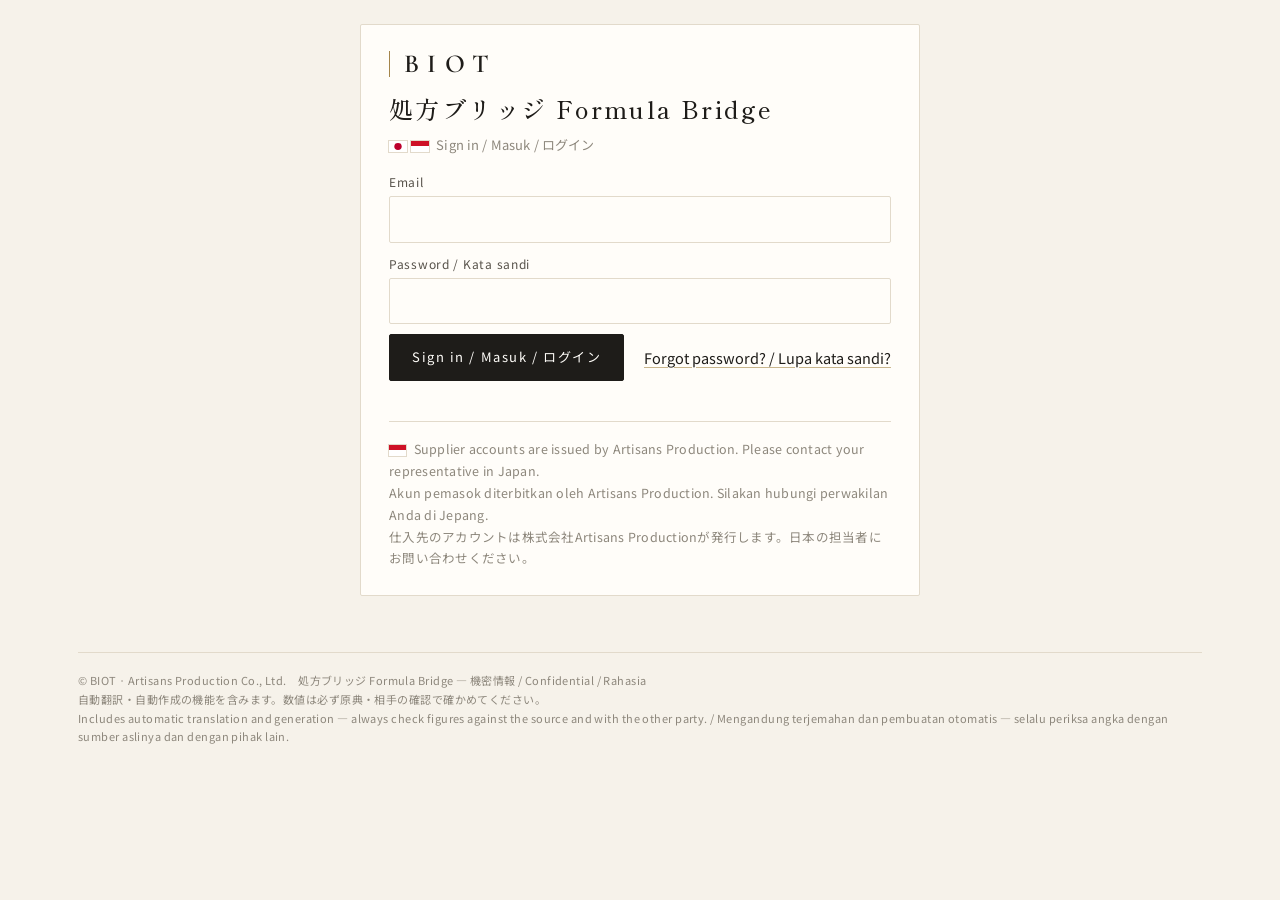
==== apps/formula-bridge/web/index.html @ a2f7882d "Password rule: 10+ characters with letters and digits (matches Supabase Auth); temp passwords always" ====
<!doctype html>
<html lang="ja">
<head>
<meta charset="utf-8">
<meta name="viewport" content="width=device-width, initial-scale=1, viewport-fit=cover">
<title>処方ブリッジ Formula Bridge</title>
<meta name="robots" content="noindex">
<link rel="preconnect" href="https://fonts.googleapis.com">
<link rel="preconnect" href="https://fonts.gstatic.com" crossorigin>
<link rel="stylesheet" href="https://fonts.googleapis.com/css2?family=Cormorant+Garamond:wght@500;600&family=Shippori+Mincho:wght@500;600&family=Noto+Sans+JP:wght@300;400;500&family=Jost:wght@300;400;500&family=IBM+Plex+Mono:wght@400&display=swap">
<link rel="stylesheet" href="styles.css?v=20260928a">
</head>
<body>
<div class="wrap">
  <header class="topbar" id="topbar" hidden>
    <div class="brand"><b>処方ブリッジ</b><span class="pair">Formula Bridge</span></div>
    <nav id="nav"></nav>
    <div class="me"><span class="autosave" id="autosave" aria-live="polite"></span><span id="me-name"></span><button class="btn ghost" id="signout">ログアウト / Sign out / Keluar</button></div>
  </header>
  <main id="app"><div class="empty">Loading…</div></main>
  <footer>
    © BIOT · Artisans Production Co., Ltd.　処方ブリッジ Formula Bridge — 機密情報 / Confidential / Rahasia<br>
    自動翻訳・自動作成の機能を含みます。数値は必ず原典・相手の確認で確かめてください。<br>
    Includes automatic translation and generation — always check figures against the source and with the other party. / Mengandung terjemahan dan pembuatan otomatis — selalu periksa angka dengan sumber aslinya dan dengan pihak lain.
  </footer>
</div>
<div class="toast" id="toast" role="status" aria-live="polite" hidden><div><div class="tt" id="toast-t"></div><div class="tb" id="toast-b"></div></div><button class="x" id="toast-x" aria-label="閉じる / Close / Tutup">×</button></div>
<script src="config.js?v=20260928a"></script>
<script src="vendor/supabase.js"></script>
<script src="demo.js?v=20260928a"></script>
<script src="export.js?v=20260928a"></script>
<script src="app.js?v=20260928a"></script>
</body>
</html>
---- apps/formula-bridge/web/styles.css ----
[hidden]{display:none!important}
body{margin:0}
img{max-width:100%}
:root{
  /* BIOT house palette — ivory ground, ink, antique gold. One palette on every device (brand consistency). */
  color-scheme:light;
  --ground:#F6F2EA;--paper:#FFFDF9;--ink:#1E1C19;--ink-2:#57524A;--ink-3:#8D877C;
  --line:#E2DACB;--line-2:#EEE8DC;
  --accent:#1E1C19;--accent-soft:#EFE8DA;
  --gold:#A4854B;--gold-2:#C9B68D;--gold-soft:#F3ECDD;
  --saffron:#A4854B;--saffron-soft:#F3ECDD;
  --warn:#9C4A2E;--warn-soft:#F6E8E1;--ok:#3F5F4B;--ok-soft:#E8EEE8;
  --radius:2px;
  --display:"Cormorant Garamond","Shippori Mincho","Hiragino Mincho ProN","Yu Mincho",serif;
  --mincho:"Shippori Mincho","Hiragino Mincho ProN","Yu Mincho",serif;
  --jp:"Noto Sans JP","Hiragino Sans","Yu Gothic",sans-serif;
  --id:"Jost","Noto Sans JP","Helvetica Neue",Arial,sans-serif;
  --mono:"IBM Plex Mono",ui-monospace,Menlo,Consolas,monospace;
}
*{box-sizing:border-box}
body{background:var(--ground);color:var(--ink);font-family:var(--jp);font-size:15px;line-height:1.65}
.wrap{max-width:1240px;margin:0 auto;padding-inline:16px;padding-block:18px 56px}
header.top{display:flex;flex-wrap:wrap;align-items:flex-end;justify-content:space-between;gap:12px 24px;margin-bottom:14px}
.brand h1{font-size:26px;font-weight:700;letter-spacing:.02em;margin:0}
.brand p{margin:2px 0 0;color:var(--ink-2);font-size:13px}
.pair{font-family:var(--mono);font-size:12px;color:var(--ink-3);letter-spacing:.06em}

.projbar{display:flex;flex-wrap:wrap;gap:8px 12px;align-items:center;background:var(--paper);border:1px solid var(--line);border-radius:var(--radius);padding:10px 12px;margin-bottom:12px}
.projbar label{font-size:12px;color:var(--ink-3);letter-spacing:.06em}
.projbar select{font:inherit;font-size:15px;font-weight:500;border:1px solid var(--line);border-radius:8px;background:var(--ground);color:var(--ink);padding:6px 10px;max-width:100%;min-width:0}
.pill{font-size:12px;border-radius:999px;padding:2px 10px;border:1px solid currentColor;white-space:nowrap}
.pill.s-draft{color:var(--ink-3)}.pill.s-requested{color:var(--saffron)}.pill.s-developing{color:var(--saffron)}
.pill.s-submitted{color:var(--accent)}.pill.s-finalizing{color:var(--accent)}.pill.s-done{color:var(--ok)}
.spacer{flex:1}
.flag{display:inline-block;width:1.5em;height:1em;border-radius:2px;box-shadow:0 0 0 1px var(--line);vertical-align:-0.14em;flex:none;margin-right:.35em}
.flag.jp{background:#fff url("data:image/svg+xml,%3Csvg xmlns='http://www.w3.org/2000/svg' viewBox='0 0 30 20'%3E%3Crect width='30' height='20' fill='%23fff'/%3E%3Ccircle cx='15' cy='10' r='6' fill='%23BC002D'/%3E%3C/svg%3E") center/cover no-repeat}
.flag.id{background:linear-gradient(#CE1126 50%,#fff 50%)}
.who{display:flex;align-items:center;gap:4px;flex-wrap:wrap;font-size:13px;font-weight:500;border-radius:var(--radius);padding:8px 14px;margin-bottom:14px;border:1px solid var(--line);background:var(--paper)}
.who.jp{border-left:4px solid #BC002D}
.who.id{border-left:4px solid #CE1126;font-family:var(--id)}
.who small{color:var(--ink-3);font-weight:400;margin-left:6px}
.targets{display:grid;grid-template-columns:repeat(3,minmax(0,1fr));gap:10px;background:var(--ground);border-radius:8px;padding:10px 12px;margin-bottom:12px}
.targets div{display:flex;flex-direction:column;min-width:0}
.targets span{font-size:11px;color:var(--ink-3);letter-spacing:.04em}
.targets b{font-weight:500;font-size:15px;overflow-wrap:anywhere}

/* Step navigation: a real sequence, so numbered */
nav.steps{display:grid;grid-template-columns:repeat(5,minmax(0,1fr));gap:6px;margin-bottom:16px}
nav.steps :is(button,a){font:inherit;text-align:left;border:1px solid var(--line);background:var(--paper);color:var(--ink-2);border-radius:var(--radius);padding:8px 12px;cursor:pointer;display:flex;flex-direction:column;gap:0;min-width:0}
nav.steps :is(button,a) .n{font-family:var(--mono);font-size:11px;color:var(--ink-3);letter-spacing:.06em}
nav.steps :is(button,a) .t{font-weight:500;font-size:14px;color:var(--ink)}
nav.steps :is(button,a) .w{font-size:11px;color:var(--ink-3)}
nav.steps :is(button,a)[aria-selected="true"]{border-color:var(--accent);box-shadow:inset 0 -3px 0 var(--accent)}
nav.steps :is(button,a).id-side .w{color:var(--saffron)}
nav.steps :is(button,a).done{background:var(--ok-soft);border-color:var(--ok)}
nav.steps :is(button,a).done .t::after{content:"完了 ✓";margin-left:8px;font-size:11px;font-weight:500;color:#fff;background:var(--ok);border-radius:999px;padding:1px 8px;vertical-align:.1em}
nav.steps :is(button,a).id-side.done .t::after{content:"Done / Selesai ✓"}
nav.steps :is(button,a).done[aria-selected="true"]{box-shadow:inset 0 -3px 0 var(--ok)}
.who .state{margin-left:auto;font-size:12px;border-radius:999px;padding:2px 10px;border:1px solid var(--line);color:var(--ink-3);font-weight:500}
.who.is-done{background:var(--ok-soft);border-color:var(--ok)}
.who.is-done .state{background:var(--ok);border-color:var(--ok);color:#fff}
.toast{position:fixed;left:50%;transform:translateX(-50%);bottom:calc(20px + env(safe-area-inset-bottom, 0px));z-index:50;width:min(560px,calc(100% - 32px));background:var(--paper);border:1px solid var(--ok);border-left:6px solid var(--ok);border-radius:var(--radius);box-shadow:0 10px 30px rgba(0,0,0,.18);padding:14px 16px;display:flex;gap:12px;align-items:flex-start}
.toast .tt{font-weight:700;font-size:15px;color:var(--ok)}
.toast .tb{font-size:13px;color:var(--ink-2);margin-top:2px}
.toast.info{border-color:var(--saffron);border-left-color:var(--saffron)}
.toast.info .tt{color:var(--saffron)}
.toast .x{margin-left:auto}

button:focus-visible,textarea:focus-visible,input:focus-visible,select:focus-visible,a:focus-visible{outline:2px solid var(--accent);outline-offset:2px}
.notice{font-size:13px;color:var(--ink-2);background:var(--paper);border:1px solid var(--line);border-radius:var(--radius);padding:10px 14px;margin-bottom:14px}
.notice.off{border-color:var(--warn);color:var(--warn);background:var(--warn-soft)}
.notice.info{border-color:var(--saffron);background:var(--saffron-soft);color:var(--ink)}

.card{background:var(--paper);border:1px solid var(--line);border-radius:var(--radius);padding:16px;min-width:0}
.card h2{font-size:16px;margin:0 0 2px;font-weight:700}
.card h3{font-size:14px;margin:14px 0 6px;font-weight:700}
.card .sub{font-size:12.5px;color:var(--ink-3);margin:0 0 12px}
.stack{display:flex;flex-direction:column;gap:14px}
.cols{display:grid;grid-template-columns:minmax(0,440px) minmax(0,1fr);gap:14px;align-items:start}
.field{display:flex;flex-direction:column;gap:4px;margin-bottom:10px;min-width:0}
.field label{font-size:12px;color:var(--ink-2);font-weight:500}
.field label small{color:var(--ink-3);font-weight:400}
.field input,.field textarea,.field select{font:inherit;font-size:14px;border:1px solid var(--line);border-radius:8px;background:var(--ground);color:var(--ink);padding:8px 10px;width:100%}
.field textarea{min-height:66px;resize:vertical}
.grid2{display:grid;grid-template-columns:1fr 1fr;gap:0 12px}
.grid3{display:grid;grid-template-columns:repeat(3,1fr);gap:0 12px}
.en{font-family:var(--id)}
.en .field label{font-family:var(--id)}
.checks{display:flex;gap:14px;flex-wrap:wrap;font-size:14px}
.checks label{display:inline-flex;gap:6px;align-items:center;cursor:pointer}

.row{display:flex;gap:8px;flex-wrap:wrap;align-items:center}
.btn{font:inherit;font-size:14px;font-weight:500;border:1px solid transparent;border-radius:8px;padding:9px 16px;cursor:pointer;background:var(--accent);color:#fff}
.btn.big{font-size:16px;padding:12px 22px}
.btn.saff{background:var(--saffron)}
.btn:disabled{opacity:.45;cursor:not-allowed}
.btn.ghost{background:transparent;color:var(--ink-2);border-color:var(--line);font-weight:400;padding:6px 12px;font-size:13px}
.btn.ghost:hover{color:var(--ink);border-color:var(--ink-3)}
.btn.stop{background:transparent;color:var(--warn);border-color:var(--warn)}
.x{font:inherit;border:0;background:transparent;color:var(--ink-3);cursor:pointer;font-size:16px;line-height:1;padding:4px 6px}
.x:hover{color:var(--warn)}
.status{font-size:13px;color:var(--ink-2);min-height:1.4em;margin-top:6px}
.status.err{color:var(--warn)}
.saved{font-size:12px;color:var(--ink-3)}
.tag-ex{font-size:11px;font-family:var(--mono);color:var(--saffron);border:1px solid var(--saffron);border-radius:4px;padding:0 5px;letter-spacing:.04em}

/* Editable tables */
.tbl-wrap{overflow-x:auto;border:1px solid var(--line);border-radius:var(--radius);background:var(--paper)}
table{border-collapse:collapse;width:100%;font-size:13.5px}
table.edit{min-width:980px}
table.view{min-width:640px}
thead th{background:var(--paper);text-align:left;font-weight:500;font-size:11px;letter-spacing:.06em;color:var(--ink-3);padding:8px;border-bottom:1px solid var(--line);white-space:nowrap}
thead th.ja-col{color:var(--accent)}
tbody td{padding:4px 6px;border-bottom:1px solid var(--line-2);vertical-align:top}
table.view tbody td{padding:8px}
tbody tr:last-child td{border-bottom:0}
td input{font:inherit;font-size:13.5px;width:100%;border:1px solid transparent;border-radius:6px;background:transparent;color:var(--ink);padding:5px 6px}
td input:hover{border-color:var(--line)}
td input:focus{background:var(--ground);border-color:var(--line)}
td.num input,td.num{font-family:var(--mono);text-align:right;font-variant-numeric:tabular-nums}
td.no{font-family:var(--mono);color:var(--ink-3);font-variant-numeric:tabular-nums;width:34px;padding-top:9px}
td.ja{color:var(--accent);padding-top:9px;font-size:13px}
td.ja .nt{display:block;color:var(--warn);font-size:11.5px}
td.inci,.mono{font-family:var(--mono);font-size:12.5px}
tfoot td{padding:8px;font-weight:500;border-top:1px solid var(--line)}
.total-ok{color:var(--ok)}.total-bad{color:var(--warn)}
tr.add td{color:var(--ink-3)}
.badge{font-size:11px;border-radius:4px;padding:0 6px;white-space:nowrap}
.badge.base{background:var(--saffron-soft);color:var(--saffron)}
.badge.add{background:var(--accent-soft);color:var(--accent)}

.fulllist{font-size:14px;line-height:1.9;background:var(--ground);border-radius:8px;padding:12px 14px}
.files{display:flex;flex-direction:column;gap:6px}
.file{display:grid;grid-template-columns:auto minmax(0,1fr) auto;gap:10px;align-items:center;border:1px solid var(--line-2);border-radius:8px;padding:8px 10px;font-family:var(--id);font-size:13px}
.file .cat{font-size:11px;background:var(--saffron-soft);color:var(--saffron);border-radius:4px;padding:1px 6px;white-space:nowrap}
.file a{color:var(--accent);word-break:break-all}
.file .d{color:var(--ink-3);font-size:12px}
.upl{display:grid;grid-template-columns:180px minmax(0,1fr) auto;gap:8px;align-items:end;margin-top:10px}

.brief-out{white-space:pre-wrap;font-family:var(--id);font-size:14px;line-height:1.7;min-height:120px;background:var(--ground);border-radius:8px;padding:12px 14px}
.brief-out.ja{font-family:var(--jp)}
.seg{display:inline-flex;border:1px solid var(--line);border-radius:8px;overflow:hidden;background:var(--paper)}
.seg button{font:inherit;font-size:13px;border:0;background:transparent;color:var(--ink-2);padding:6px 12px;cursor:pointer}
.seg button[aria-pressed="true"]{background:var(--accent-soft);color:var(--accent);font-weight:500}
.head{display:flex;justify-content:space-between;align-items:center;gap:8px;flex-wrap:wrap;margin-bottom:10px}

/* Checklist + slides */
.checklist{list-style:none;margin:0;padding:0;display:flex;flex-direction:column;gap:6px;font-size:14px}
.checklist li{display:flex;gap:10px;align-items:baseline}
.checklist .mk{font-family:var(--mono);font-size:12px;width:44px;flex:none}
.checklist .ok{color:var(--ok)}.checklist .ng{color:var(--warn)}
.slides{display:grid;grid-template-columns:repeat(auto-fill,minmax(min(300px,100%),1fr));gap:12px}
.slide{border:1px solid var(--line);border-radius:8px;background:var(--paper);padding:14px 16px;aspect-ratio:16/9;overflow:auto;max-width:100%;display:flex;flex-direction:column;gap:4px}
.slide .sn{font-family:var(--mono);font-size:11px;color:var(--saffron)}
.slide h4{margin:0;font-size:14px;color:var(--accent)}
.slide p{margin:0;font-size:12px;color:var(--ink-2)}
.slide ul{margin:2px 0 0;padding-left:16px;font-size:12px}
.slide .att{font-size:11px;color:var(--ink-3);margin-top:auto}
.slide.cover{background:var(--accent);color:#fff;border-color:var(--accent)}
.slide.cover h4,.slide.cover p,.slide.cover .sn{color:#fff}
.src{font-size:12px;color:var(--ink-3)}
.src a{color:var(--accent)}

/* Translator (kept from v1) */
.panes{display:grid;grid-template-columns:1fr 1fr;gap:14px}
.pane{background:var(--paper);border:1px solid var(--line);border-radius:var(--radius);display:flex;flex-direction:column;min-width:0}
.pane-head{display:flex;align-items:center;justify-content:space-between;gap:8px;padding:10px 14px;border-bottom:1px solid var(--line-2)}
.lang{display:flex;align-items:center;gap:8px;font-weight:500;font-size:14px}
.lang .code{font-family:var(--mono);font-size:11px;padding:1px 6px;border-radius:4px;letter-spacing:.05em}
.pane.id .code{background:var(--saffron-soft);color:var(--saffron)}
.pane.ja .code{background:var(--accent-soft);color:var(--accent)}
.role{font-size:11px;color:var(--ink-3);letter-spacing:.08em}
.pane textarea{border:0;background:transparent;color:var(--ink);resize:vertical;min-height:220px;padding:14px;font-size:17px;line-height:1.7;width:100%}
.pane.id textarea{font-family:var(--id)}
.pane-foot{display:flex;align-items:center;justify-content:space-between;gap:8px;padding:8px 10px 10px 14px;border-top:1px solid var(--line-2);flex-wrap:wrap}
.back{font-size:13px;color:var(--ink-2);padding:0 14px 12px}
.back b{font-weight:500;color:var(--ink-3);font-size:11px;letter-spacing:.08em;display:block}
.hint{font-size:12px;color:var(--ink-3)}
.bar{display:flex;align-items:center;justify-content:space-between;gap:10px;flex-wrap:wrap;margin:0 0 12px}
.check{display:inline-flex;align-items:center;gap:6px;font-size:13px;color:var(--ink-2);cursor:pointer}
.ing-grid{display:grid;grid-template-columns:minmax(0,340px) minmax(0,1fr);gap:14px;align-items:start}
.card textarea.big{width:100%;min-height:200px;border:1px solid var(--line);border-radius:8px;background:var(--ground);color:var(--ink);padding:10px;font:inherit;font-size:14px;line-height:1.7;resize:vertical}
td.idn{font-family:var(--id)}
td.idn .fn{display:block;color:var(--ink-3);font-size:12px}
td.note{font-size:12px;color:var(--warn)}
.file-label{font-size:13px;color:var(--accent);cursor:pointer;text-decoration:underline;text-underline-offset:3px;position:relative}
.file-label input{position:absolute;width:1px;height:1px;opacity:0}

footer{margin-top:28px;font-size:12px;color:var(--ink-3);line-height:1.7;max-width:80ch}

@media (max-width:900px){
  nav.steps{grid-template-columns:repeat(3,minmax(0,1fr))}
  .cols,.panes,.ing-grid{grid-template-columns:1fr}
  .pane.ja{order:-1}
}
@media (max-width:560px){
  .targets{grid-template-columns:1fr}
  nav.steps{grid-template-columns:repeat(2,minmax(0,1fr))}
  .grid2,.grid3,.upl{grid-template-columns:1fr}
}
@media (prefers-reduced-motion:reduce){*{transition:none!important;animation:none!important}}

/* ---------- App shell (hosted version) ---------- */
html,body{min-height:100%}
.topbar{display:flex;align-items:center;gap:10px 16px;flex-wrap:wrap;padding-block:12px;border-bottom:1px solid var(--line);margin-bottom:16px}
.topbar .brand{display:flex;align-items:baseline;gap:10px}
.topbar .brand b{font-size:20px;letter-spacing:.02em}
.topbar nav{display:flex;gap:4px;flex-wrap:wrap}
.topbar nav a{color:var(--ink-2);text-decoration:none;font-size:14px;padding:6px 12px;border-radius:999px}
.topbar nav a.on{background:var(--ink);color:var(--ground)}
.topbar .me{margin-left:auto;display:flex;gap:8px;align-items:center;font-size:13px;color:var(--ink-2)}
.auth{max-width:560px;margin:24px auto}
.auth h1{font-size:24px;margin:0 0 4px}
.auth .lang-note{font-size:13px;color:var(--ink-3);margin:0 0 14px}
.linkbtn{font:inherit;background:none;border:0;color:var(--accent);cursor:pointer;text-decoration:underline;text-underline-offset:3px;padding:0}
.kpis{display:grid;grid-template-columns:repeat(auto-fit,minmax(200px,1fr));gap:12px;margin-bottom:14px}
.kpi{background:var(--paper);border:1px solid var(--line);border-radius:var(--radius);padding:12px 14px;display:flex;flex-direction:column;gap:6px;min-width:0}
.kpi .co{font-weight:700;font-size:15px;display:flex;align-items:center;gap:4px;overflow-wrap:anywhere}
.kpi .nums{display:flex;gap:12px;font-size:12px;color:var(--ink-3)}
.kpi .nums b{display:block;font-size:20px;color:var(--ink);font-variant-numeric:tabular-nums}
.chip{display:inline-flex;align-items:center;gap:4px;font-size:12px;border-radius:999px;padding:2px 9px;border:1px solid var(--line);white-space:nowrap;color:var(--ink-3)}
.chip.requested,.chip.developing{border-color:var(--saffron);color:var(--saffron);background:var(--saffron-soft)}
.chip.submitted,.chip.done{border-color:var(--ok);color:#fff;background:var(--ok)}
.chip.draft{border-style:dashed}
table.master{min-width:760px}
table.master td{padding:10px 8px;vertical-align:middle}
table.master a{color:var(--accent);font-weight:500}
.cotabs{display:flex;gap:6px;flex-wrap:wrap;margin-bottom:12px}
.cotabs button{font:inherit;font-size:13px;border:1px solid var(--line);background:var(--paper);color:var(--ink-2);border-radius:8px;padding:6px 12px;cursor:pointer;display:inline-flex;gap:6px;align-items:center}
.cotabs button[aria-pressed="true"]{border-color:var(--accent);color:var(--accent);font-weight:500}
.readonly td{padding:8px}
.muted{color:var(--ink-3)}
.empty{padding:24px;text-align:center;color:var(--ink-3)}
.pick{display:flex;flex-direction:column;gap:6px}
.pick label{display:flex;gap:8px;align-items:center;border:1px solid var(--line-2);border-radius:8px;padding:8px 10px;cursor:pointer}
.pick label .chip{margin-left:auto}
.kv{display:grid;grid-template-columns:minmax(120px,200px) minmax(0,1fr);gap:4px 12px;font-size:14px}
.kv dt{color:var(--ink-3)}
.kv dd{margin:0;overflow-wrap:anywhere;white-space:pre-wrap}
@media (max-width:560px){.kv{grid-template-columns:1fr}.topbar .me{margin-left:0}}
nav.steps a{color:inherit;text-decoration:none}
.logo{height:36px;width:auto;max-width:180px;display:block}
.topbar .brand{align-items:center}
.logo-text{font-family:var(--id);font-weight:600;font-size:22px;letter-spacing:.14em;color:var(--accent);border:2px solid var(--accent);border-radius:6px;padding:2px 10px;line-height:1.2;display:inline-block}
.terms{border:1px solid var(--line);border-radius:var(--radius);padding:12px 14px;margin-bottom:12px;background:var(--paper)}
.terms-text{white-space:pre-wrap;font-size:13px;line-height:1.7;max-height:220px;overflow:auto;background:var(--ground);border-radius:8px;padding:10px 12px}
/* Checkboxes and radios inside form fields keep their natural size */
.field input[type="checkbox"],.field input[type="radio"],.check input,.checks input,.pick input{width:auto;min-width:0;padding:0;margin:0;flex:none;accent-color:var(--accent)}
.checks label{white-space:nowrap}

/* Recipient cards (STEP 1) */
.pick label.co-pick{align-items:flex-start;padding:10px 12px}
.pick label.co-pick input{margin-top:4px}
.co-card{flex:1;min-width:0}
.co-head{display:flex;align-items:center;gap:6px;flex-wrap:wrap;margin-bottom:4px}
.co-head b{font-size:15px}
.co-grid{display:grid;grid-template-columns:repeat(2,minmax(0,1fr));gap:2px 16px;font-size:12.5px;color:var(--ink-2)}
.co-grid .k{display:inline-block;min-width:5.5em;color:var(--ink-3)}
.co-grid div{overflow-wrap:anywhere}
.confirm-box{margin-top:12px;border:2px solid var(--saffron);border-radius:var(--radius);padding:12px 14px;background:var(--saffron-soft);display:flex;flex-direction:column;gap:8px}
.co-card-wrap{background:var(--paper);border:1px solid var(--line);border-radius:8px;padding:8px 10px}
.field input[type="date"]{max-width:240px}
@media (max-width:560px){.co-grid{grid-template-columns:1fr}}

/* Supplier input: clearly visible boxes */
.en .field input,.en .field textarea,.en .field select{background:var(--paper);border:1.5px solid #9DB0C2;border-radius:8px;padding:10px 12px;font-size:15px}
.en .field input:focus,.en .field textarea:focus,.en .field select:focus{border-color:var(--saffron);box-shadow:0 0 0 3px var(--saffron-soft);outline:none}
.en .field label{font-size:13px;font-weight:700;color:var(--ink)}
.en .field input::placeholder,.en .field textarea::placeholder{color:#A6B0AB}
.en .field textarea{min-height:90px}
.span2{grid-column:1 / -1}
.req-note{font-size:12px;color:var(--warn);margin:0 0 8px}
.num-unit{display:flex;gap:6px;min-width:0}
.num-unit input{flex:1;min-width:0}
.num-unit select{flex:none;width:auto;min-width:110px}
table.edit td input{border:1.5px solid #B8C6D3;background:var(--paper);padding:7px 8px}
table.edit td input:hover{border-color:var(--ink-3)}
table.edit td input:focus{border-color:var(--saffron);box-shadow:0 0 0 3px var(--saffron-soft);outline:none}
table.edit tbody tr:nth-child(even) td{background:rgba(0,0,0,.015)}

/* Formula file drop zone */
.drop{display:flex;flex-direction:column;align-items:center;gap:4px;text-align:center;border:2px dashed var(--saffron);border-radius:var(--radius);background:var(--saffron-soft);padding:18px 14px;margin:10px 0;cursor:pointer}
.drop b{font-size:15px;color:var(--saffron)}
.drop span{font-size:12.5px;color:var(--ink-2)}
.drop.over{background:var(--paper);border-style:solid}
.drop.busy{opacity:.6;pointer-events:none}
.drop:focus-visible{outline:2px solid var(--accent);outline-offset:2px}
td.jnote{min-width:280px;max-width:420px;font-size:12px;line-height:1.55;color:var(--warn);white-space:normal;vertical-align:top}

/* Formula template + next-step cue */
.tpl-box{display:flex;gap:12px;align-items:center;justify-content:space-between;flex-wrap:wrap;border:1px solid var(--accent);background:var(--accent-soft);border-radius:var(--radius);padding:12px 14px;margin-top:10px}
.tpl-box div{flex:1 1 320px;display:flex;flex-direction:column;gap:2px}
.tpl-box b{font-size:14px}
.tpl-box span{font-size:12.5px;color:var(--ink-2)}
.to-ja-wrap{display:flex;align-items:center;gap:8px;flex-wrap:wrap;justify-content:flex-end;margin-left:auto}
@media (min-width:641px){.head:has(.to-ja-wrap){flex-wrap:nowrap;align-items:flex-start}.head:has(.to-ja-wrap)>div:first-child{flex:1;min-width:0}.to-ja-wrap{flex:none}}
.next-tag{font-size:12px;font-weight:700;color:var(--saffron)}
.btn.next{background:var(--saffron);color:#fff;font-weight:700;animation:fb-pulse 1.6s ease-in-out infinite}
@keyframes fb-pulse{0%,100%{box-shadow:0 0 0 0 rgba(164,133,75,.6)}50%{box-shadow:0 0 0 8px rgba(164,133,75,0)}}
table.edit td input.miss{background:#FFF6D6;border-color:#E3B341}
td.miss{background:#FFF6D6}

/* ---------- Phones: tables become stacked cards, compact header ---------- */
@media (max-width:640px){
  .wrap{padding-inline:12px}
  .topbar{gap:6px 8px;padding-block:8px}
  .topbar nav a{font-size:13px;padding:5px 10px}
  .topbar .me{width:100%;justify-content:space-between;font-size:12px}
  nav.steps{grid-template-columns:repeat(2,minmax(0,1fr))!important}
  .card{padding:14px 12px}
  .card .head{flex-wrap:wrap}
  .to-ja-wrap{justify-content:flex-start;width:100%}
  .to-ja-wrap .btn{width:100%}
  .tpl-box .btn,.row .btn.big{width:100%}
  .tbl-wrap{overflow:visible;border:0;background:transparent}
  #app table,#app table.edit,#app table.view,#app table.master{min-width:0!important;width:100%}
  #app table thead{display:none}
  #app table tbody,#app table tbody tr,#app table tbody td,#app table tfoot,#app table tfoot tr{display:block}
  #app table tbody tr{border:1px solid var(--line);border-radius:10px;background:var(--paper);padding:6px 10px;margin-bottom:10px}
  #app table.edit tbody tr:nth-child(even) td{background:transparent}
  #app table tbody td,#app table.view tbody td,#app table.master td{display:grid;grid-template-columns:minmax(90px,38%) minmax(0,1fr);gap:8px;align-items:center;border:0;padding:5px 0!important;min-width:0!important;max-width:none;width:auto;text-align:left}
  #app table tbody td::before{content:attr(data-l);font-size:11.5px;color:var(--ink-3);letter-spacing:.02em;overflow-wrap:anywhere}
  #app table.view tbody td,#app table.master tbody td{display:block}
  #app table.view tbody td::before,#app table.master tbody td::before{display:block;margin-bottom:2px}
  #app table.view tbody td.no::before,#app table.master tbody td.no::before{display:inline;margin-right:8px}
  #app table tbody td:not([data-l]){display:block}
  #app table tbody td:not([data-l])::before{content:none}
  #app table tbody td.no{font-weight:700;color:var(--ink);border-bottom:1px solid var(--line-2)!important;padding-bottom:6px!important;margin-bottom:2px}
  #app table tbody td:last-child:has(> .x){display:flex;justify-content:flex-end}
  #app table tbody td.miss{background:#FFF6D6;border-radius:6px;padding-inline:6px!important}
  td.num input,td.num{text-align:left}
  #app table tfoot tr{display:flex;justify-content:flex-end;gap:10px;border:1px solid var(--line);border-radius:10px;padding:6px 10px}
  #app table tfoot td{border:0;padding:4px!important}
  #app table tfoot td:empty{display:none}
}

/* STEP 1 recipients: rectangular company tiles */
.pick.co-tiles{display:grid;grid-template-columns:repeat(auto-fill,minmax(min(260px,100%),1fr));gap:12px}
.pick.co-tiles label.co-pick{position:relative;display:block;min-height:210px;border:2px solid var(--line);border-radius:12px;padding:14px 14px 12px;background:var(--paper);cursor:pointer}
.pick.co-tiles label.co-pick input{position:absolute;top:14px;right:14px;width:22px;height:22px;margin:0}
.pick.co-tiles .co-tick{position:absolute;top:15px;right:42px;font-size:12px;color:var(--ink-3)}
.pick.co-tiles label.co-pick:has(input:checked){border-color:var(--accent);background:var(--accent-soft);box-shadow:0 0 0 3px var(--accent-soft)}
.pick.co-tiles label.co-pick:has(input:checked) .co-tick{color:var(--accent);font-weight:700}
.pick.co-tiles label.co-pick:has(input:checked) .co-tick::before{content:"✓ "}
.co-lbl{font-size:11px;color:var(--ink-3)}
.co-name{font-size:18px;font-weight:700;line-height:1.35;margin:2px 44px 6px 0;overflow-wrap:anywhere}
.co-st{margin-bottom:6px}
.pick.co-tiles .co-grid{grid-template-columns:1fr;gap:3px;border-top:1px solid var(--line-2);padding-top:8px;font-size:13px}
.co-grid .unset{color:var(--warn);font-weight:500}

/* Company logos */
.co-logo{display:inline-block;flex:none;object-fit:contain;background:#fff;border:1px solid var(--line);border-radius:8px;vertical-align:middle}
.co-logo.none{display:inline-flex;align-items:center;justify-content:center;background:var(--ground);color:var(--ink-3);font-weight:700;border-style:dashed;font-family:var(--id)}
.pick.co-tiles .co-head{display:flex;gap:10px;align-items:flex-start;margin-bottom:6px}
.pick.co-tiles .co-name{margin-right:44px}
.kpi .co .co-logo{margin-right:6px}
.logo-in{display:flex;gap:12px;align-items:center;flex-wrap:wrap}
.logo-in input[type=file]{width:auto;flex:1;min-width:200px}
.unset{color:var(--warn);font-weight:500}
/* Adopted / not adopted */
.dec-cols{display:grid;grid-template-columns:repeat(2,minmax(0,1fr));gap:14px;margin-top:14px}
.card.dec.yes{border-top:4px solid var(--ok)}
.card.dec.no{border-top:4px solid var(--ink-3)}
.card.dec.yes h2{color:var(--ok)}
@media (max-width:900px){.dec-cols{grid-template-columns:1fr}}
/* Formula PDF page (rendered off-screen, A4 landscape at 96 dpi) */
.pdf-page{width:1123px;height:794px;background:#fff;color:#111;padding:36px 40px;box-sizing:border-box;font-family:var(--id),var(--jp),sans-serif;position:relative}
.pdf-head{display:flex;gap:16px;align-items:center;border-bottom:1px solid #A4854B;padding-bottom:12px;margin-bottom:14px}
.pdf-head img{width:64px;height:64px;object-fit:contain;border:1px solid #ddd;border-radius:6px}
.pdf-head>div:nth-child(2),.pdf-head>div:first-child:not(.pdf-brand){flex:1}
.pdf-t{font-size:22px;font-weight:500;color:#1E1C19;font-family:var(--mincho);letter-spacing:.06em}
.pdf-m{font-size:12.5px;color:#333;margin-top:2px}
.pdf-brand{margin-left:auto;text-align:right;font-weight:500;color:#1E1C19;font-size:14px;font-family:var(--display);letter-spacing:.2em}
.pdf-brand span{font-weight:400;color:#555;font-size:11px}
.pdf-tbl{width:100%;border-collapse:collapse;font-size:11.5px}
.pdf-tbl th{background:#F6F2EA;color:#57524A;text-align:left;font-weight:500;padding:6px;border:1px solid #E2DACB;white-space:nowrap}
.pdf-tbl td{padding:5px 6px;border:1px solid #E2DACB;vertical-align:top;color:#1E1C19}
.pdf-tbl td.n{text-align:right;font-family:var(--mono)}
.pdf-tbl tr.tot td{font-weight:500;background:#F6F2EA}
.pdf-foot{position:absolute;left:40px;right:40px;bottom:22px;font-size:10px;color:#777;border-top:1px solid #eee;padding-top:6px}
.card.dec table.master{min-width:0}

/* Japan-side mirror of the supplier page: same boxes, read-only */
.mirror .ro-box{background:var(--paper);border:1.5px solid #9DB0C2;border-radius:8px;padding:10px 12px;font-size:15px;min-height:44px;white-space:pre-wrap;overflow-wrap:anywhere;font-family:var(--id)}
.mirror .ro-box.tall{min-height:90px}
.mirror .ro-box.empty{color:#A6B0AB;font-size:13px;text-align:left}
.mirror .field label{font-size:13px;font-weight:700;color:var(--ink)}
table.edit.mirror tbody td:not(.no):not(.ja):not(.jnote){padding:4px 6px!important}
table.edit.mirror tbody td:not(.no):not(.ja):not(.jnote)>.cellbox{display:block;border:1.5px solid #B8C6D3;border-radius:6px;padding:7px 8px;min-height:36px;background:var(--paper)}
a.kpi-link{text-decoration:none;color:inherit;cursor:pointer;transition:border-color .15s,box-shadow .15s}
a.kpi-link:hover,a.kpi-link:focus-visible{border-color:var(--accent);box-shadow:0 0 0 3px var(--accent-soft)}
.kpi-go{margin-left:auto;font-size:12px;font-weight:500;color:var(--accent);white-space:nowrap}
.co-detail .co-grid{grid-template-columns:repeat(2,minmax(0,1fr))}
@media (max-width:560px){.co-detail .co-grid{grid-template-columns:1fr}}
/* Plan: AI council log */
.council{border:1px solid var(--line);border-radius:var(--radius);padding:10px 14px;margin-bottom:12px;background:var(--ground);font-size:13.5px}
.council summary{cursor:pointer;font-weight:700}
.council h4{margin:12px 0 4px;font-size:13.5px}
.council .cn-steps{margin:8px 0;padding-left:0;list-style:none;display:flex;flex-direction:column;gap:4px}
.council ul{margin:4px 0;padding-left:20px}
.council .cn-src a{color:var(--accent);overflow-wrap:anywhere}
.ai-st td{padding:4px 12px 4px 0;vertical-align:middle}.ai-st code{font-family:var(--mono);font-size:12px}

/* =====================================================================
   BIOT house style — quiet luxury: ivory, ink and antique gold, Mincho
   headings, hairline rules, square corners, generous space.
   ===================================================================== */
body{font-family:var(--jp);font-weight:400;font-size:14.5px;line-height:1.75;letter-spacing:.01em;-webkit-font-smoothing:antialiased;background:var(--ground)}
.wrap{max-width:1180px;padding-inline:28px;padding-block:0 72px}
@media (max-width:640px){.wrap{padding-inline:16px}}
::selection{background:var(--gold-soft)}
a{color:var(--ink);text-decoration-color:var(--gold-2);text-underline-offset:3px}
a:hover{color:var(--gold)}

/* Header */
.topbar{padding-block:22px 16px;margin-bottom:28px;border-bottom:1px solid var(--line);position:relative}
.topbar::after{content:"";position:absolute;left:0;bottom:-1px;width:72px;height:1px;background:var(--gold)}
.topbar .brand{gap:16px}
.topbar .brand b{font-family:var(--mincho);font-weight:500;font-size:18px;letter-spacing:.18em}
.topbar .pair{font-family:var(--display);font-size:13px;letter-spacing:.24em;text-transform:uppercase;color:var(--ink-3)}
.logo-text{font-family:var(--display);font-weight:600;font-size:26px;letter-spacing:.32em;color:var(--ink);border:0;padding:0 0 0 .32em;border-left:1px solid var(--gold);padding-left:14px;line-height:1}
.topbar nav{gap:2px}
.topbar nav a{border-radius:0;padding:6px 12px;font-size:13px;letter-spacing:.08em;color:var(--ink-2);text-decoration:none;border-bottom:1px solid transparent}
.topbar nav a:hover{color:var(--ink);background:none}
.topbar nav a.on{background:none;color:var(--ink);border-bottom-color:var(--gold)}
.topbar .me{font-size:12px;letter-spacing:.06em;color:var(--ink-3)}

/* Headings */
h1,h2,h3,.card h2,.card h3{font-family:var(--mincho);font-weight:500;letter-spacing:.06em;color:var(--ink)}
.card h2{font-size:17px;margin:0 0 6px}
.card h3{font-size:14px;margin:22px 0 8px}
.auth h1{font-size:24px;letter-spacing:.1em}
.en h2,.en .card h2{font-family:var(--display),var(--mincho);font-weight:600;font-size:19px;letter-spacing:.04em}
.card .sub,.sub{color:var(--ink-3);font-size:12.5px;letter-spacing:.02em}

/* Surfaces */
.card{background:var(--paper);border:1px solid var(--line);border-radius:var(--radius);padding:26px 28px;box-shadow:none}
@media (max-width:640px){.card{padding:20px 16px}}
.stack{gap:20px}
.cols{gap:20px}
.flag{width:1.35em;height:.9em;border-radius:0;box-shadow:0 0 0 1px var(--line)}

/* Page banner ("who fills in this page") */
.who{background:transparent;border:0;border-left:1px solid var(--gold);border-radius:0;padding:4px 0 4px 16px;margin:0 0 22px;font-family:var(--mincho);font-size:15px;letter-spacing:.08em;font-weight:500}
.who.jp,.who.id{border-left:1px solid var(--gold)}
.who.id{font-family:var(--display),var(--mincho);font-size:16px}
.who small{font-family:var(--jp);letter-spacing:.04em}
.who .state{border-radius:0;border:1px solid var(--line);color:var(--ink-3);background:transparent;font-family:var(--jp);font-size:11px;letter-spacing:.12em;padding:2px 10px}
.who.is-done{background:transparent;border-color:var(--gold)}
.who.is-done .state{background:var(--ink);border-color:var(--ink);color:var(--paper)}

/* Step navigation: an editorial tab row with numerals */
nav.steps{gap:0;border-bottom:1px solid var(--line);margin-bottom:28px}
nav.steps :is(button,a){background:transparent;border:0;border-radius:0;border-bottom:2px solid transparent;padding:10px 16px 12px 0;margin-bottom:-1px}
nav.steps :is(button,a) .n{font-family:var(--display);font-size:13px;letter-spacing:.2em;color:var(--gold)}
nav.steps :is(button,a) .t{font-family:var(--mincho);font-size:15px;letter-spacing:.08em}
nav.steps :is(button,a) .w{font-size:11px;letter-spacing:.04em}
nav.steps :is(button,a)[aria-selected="true"]{box-shadow:none;border-bottom-color:var(--ink)}
nav.steps :is(button,a).done{background:transparent}
nav.steps :is(button,a).done .t::after{content:"✓";background:none;color:var(--gold);font-size:13px;padding:0;margin-left:8px}
nav.steps :is(button,a).id-side.done .t::after{content:"✓"}
nav.steps :is(button,a).done[aria-selected="true"]{box-shadow:none}
nav.steps .flag{display:none}

/* Buttons */
.btn{border-radius:var(--radius);background:var(--ink);color:var(--paper);font-family:var(--jp);font-weight:400;font-size:13px;letter-spacing:.12em;padding:11px 22px;border:1px solid var(--ink);transition:background .15s,color .15s,border-color .15s}
.btn:hover{background:#000}
.btn.big{font-size:14px;padding:14px 30px}
.btn.saff{background:var(--gold);border-color:var(--gold);color:#fff}
.btn.saff:hover{background:#8D7140;border-color:#8D7140}
.btn.ghost{background:transparent;color:var(--ink-2);border:1px solid var(--line);font-size:12.5px;letter-spacing:.08em;padding:8px 14px}
.btn.ghost:hover{border-color:var(--ink);color:var(--ink);background:transparent}
.btn.next{background:var(--gold);border-color:var(--gold);color:#fff;animation:fb-ring 1.8s ease-in-out infinite}
@keyframes fb-ring{0%,100%{box-shadow:0 0 0 0 rgba(164,133,75,.45)}50%{box-shadow:0 0 0 7px rgba(164,133,75,0)}}
.next-tag{color:var(--gold);font-weight:500;letter-spacing:.06em}
.linkbtn{color:var(--ink);text-decoration-color:var(--gold-2)}
.x:hover{color:var(--warn)}
button:focus-visible,textarea:focus-visible,input:focus-visible,select:focus-visible,a:focus-visible{outline:1px solid var(--gold);outline-offset:3px}

/* Status tags (replace rounded pills) */
.chip,.pill{border-radius:0;font-size:11px;letter-spacing:.1em;padding:2px 9px;border:1px solid var(--line);color:var(--ink-2);background:transparent}
.chip.requested,.chip.developing{border-color:var(--gold-2);color:var(--gold);background:transparent}
.chip.submitted,.chip.done{border-color:var(--ink);background:var(--ink);color:var(--paper)}
.chip.draft{border-style:solid;color:var(--ink-3)}
.badge{border-radius:0;letter-spacing:.06em}
.badge.base{background:var(--gold-soft);color:var(--gold)}

/* Forms */
.field label{font-size:12px;letter-spacing:.06em;color:var(--ink-2);font-weight:400}
.field input,.field textarea,.field select,.projbar select{border-radius:var(--radius);border:1px solid var(--line);background:var(--paper);font-size:14px;padding:10px 12px;color:var(--ink)}
.field input:focus,.field textarea:focus,.field select:focus{border-color:var(--gold);box-shadow:0 0 0 3px var(--gold-soft);outline:none}
.en .field input,.en .field textarea,.en .field select{border:1px solid #D2C8B6;background:var(--paper);border-radius:var(--radius)}
.en .field input:focus,.en .field textarea:focus,.en .field select:focus{border-color:var(--gold);box-shadow:0 0 0 3px var(--gold-soft)}
.en .field label{font-weight:500;color:var(--ink);letter-spacing:.03em;font-family:var(--id)}
.req-note{color:var(--gold)}
.seg{border-radius:var(--radius);border-color:var(--line)}
.seg button{letter-spacing:.06em}
.seg button[aria-pressed="true"]{background:var(--ink);color:var(--paper)}
.checks input,.pick input,.field input[type="checkbox"],.field input[type="radio"]{accent-color:var(--ink)}

/* Tables */
.tbl-wrap{border-radius:var(--radius);border-color:var(--line);background:var(--paper)}
thead th{font-family:var(--id);font-weight:500;font-size:10.5px;letter-spacing:.08em;color:var(--ink-3);border-bottom:1px solid var(--line);padding:10px 8px}
thead th.ja-col{color:var(--gold)}
tbody td{border-bottom:1px solid var(--line-2)}
table.edit td input{border:1px solid #D9D0C0;border-radius:var(--radius);background:var(--paper)}
table.edit td input:focus{border-color:var(--gold);box-shadow:0 0 0 3px var(--gold-soft)}
table.edit tbody tr:nth-child(even) td{background:transparent}
table.master a{color:var(--ink);font-weight:500}
td.ja{color:var(--ink);font-family:var(--mincho)}
td.jnote{color:var(--warn)}
.total-ok{color:var(--ok)}
table.edit td input.miss,td.miss{background:#FBF3DF;border-color:var(--gold-2)}

/* Master screen */
.kpis{gap:16px}
.kpi,a.kpi-link{background:var(--paper);border:1px solid var(--line);border-radius:var(--radius);padding:18px 20px}
a.kpi-link:hover,a.kpi-link:focus-visible{border-color:var(--gold);box-shadow:none}
.kpi .co{font-family:var(--display),var(--mincho);font-weight:600;font-size:17px;letter-spacing:.03em}
.kpi .nums b{font-family:var(--display);font-weight:500;font-size:28px;line-height:1.1}
.kpi-go{color:var(--gold);letter-spacing:.08em;font-family:var(--jp)}
.head h2{font-family:var(--mincho);font-weight:500;letter-spacing:.08em}
.card.dec.yes{border-top:1px solid var(--ok)}
.card.dec.no{border-top:1px solid var(--ink-3)}
.card.dec.yes h2{color:var(--ok)}
.co-logo{border-radius:0;border-color:var(--line)}
.co-logo.none{background:var(--gold-soft);color:var(--gold);border-style:solid;font-family:var(--display);letter-spacing:.08em}

/* Recipient tiles */
.pick.co-tiles label.co-pick{border:1px solid var(--line);border-radius:var(--radius)}
.pick.co-tiles label.co-pick:has(input:checked){border-color:var(--ink);background:var(--paper);box-shadow:inset 0 0 0 1px var(--ink)}
.pick.co-tiles label.co-pick:has(input:checked) .co-tick{color:var(--ink)}
.co-name{font-family:var(--display),var(--mincho);font-weight:600;letter-spacing:.02em}

/* Notices, targets, drop zones */
.notice{border-radius:var(--radius);background:var(--paper);border:1px solid var(--line);border-left:2px solid var(--gold)}
.notice.off{background:var(--warn-soft);border-color:#E7C9BC;border-left-color:var(--warn);color:var(--ink)}
.notice.info{background:var(--gold-soft);border-color:var(--gold-2);border-left-color:var(--gold)}
.targets{background:transparent;border-top:1px solid var(--line);border-bottom:1px solid var(--line);border-radius:0;padding:14px 0}
.targets span{letter-spacing:.14em;font-size:10.5px}
.targets b{font-family:var(--display);font-size:20px;font-weight:500}
.drop{border:1px dashed var(--gold-2);background:var(--paper);border-radius:var(--radius);padding:26px 16px}
.drop b{color:var(--ink);font-family:var(--mincho);font-weight:500;letter-spacing:.06em}
.drop.over{border-style:solid;border-color:var(--gold);background:var(--gold-soft)}
.tpl-box{border:1px solid var(--line);background:var(--gold-soft);border-radius:var(--radius)}
.confirm-box{border:1px solid var(--gold);background:var(--paper);border-radius:var(--radius)}
.brief-out,.fulllist,.terms-text{background:var(--ground);border-radius:var(--radius)}
.terms{border-radius:var(--radius)}
.file{border-radius:var(--radius)}
.status.err{color:var(--warn)}

/* Toast */
.toast{border-radius:var(--radius);border:1px solid var(--line);border-left:2px solid var(--ok);box-shadow:0 18px 40px rgba(30,28,25,.12)}
.toast .tt{font-family:var(--mincho);font-weight:500;letter-spacing:.06em;color:var(--ink)}
.toast.info{border-left-color:var(--gold)}
.toast.info .tt{color:var(--ink)}

/* Plan preview */
.slide{border-radius:var(--radius)}
.slide .sn{color:var(--gold);font-family:var(--display)}
.slide h4{color:var(--ink);font-family:var(--mincho);font-weight:500}
.slide.cover{background:var(--ink);border-color:var(--ink)}
.slide.cover h4,.slide.cover p{color:var(--paper)}
.slide.cover .sn{color:var(--gold-2)}
.council{border-radius:var(--radius);background:var(--ground)}

/* Footer */
footer{margin-top:56px;padding-top:18px;border-top:1px solid var(--line);font-size:11px;letter-spacing:.04em;color:var(--ink-3);max-width:none}
.logo-text{border-radius:0;border-top:0;border-right:0;border-bottom:0}
.kpi .nums b,.targets b{font-family:var(--id);font-weight:300;font-variant-numeric:lining-nums tabular-nums}
.kpi .nums b{font-size:26px}
.topbar nav a{padding:6px 10px}
nav.steps :is(button,a) .n{font-family:var(--id);font-size:10.5px;letter-spacing:.22em;text-transform:uppercase;font-variant-numeric:lining-nums}
nav.steps :is(button,a).done{border-color:transparent;border-bottom-color:transparent}
nav.steps :is(button,a).done[aria-selected="true"],nav.steps :is(button,a)[aria-selected="true"]{border-bottom-color:var(--ink)}

/* Supplier progress checklist */
.progress{display:grid;grid-template-columns:repeat(5,minmax(0,1fr));border:1px solid var(--line);background:var(--paper);margin:0 0 22px}
.progress .pg{display:grid;grid-template-columns:auto minmax(0,1fr);grid-template-rows:auto auto;gap:0 10px;padding:12px 14px;border-right:1px solid var(--line-2);align-items:start}
.progress .pg:last-child{border-right:0}
.progress .pg-k{grid-row:1 / 3;font-family:var(--display);font-size:20px;line-height:1;color:var(--ink-3);padding-top:2px}
.progress .pg-l{font-size:12px;line-height:1.4;color:var(--ink);font-family:var(--id)}
.progress .pg-l small{display:block;color:var(--ink-3);font-size:11px}
.progress .pg-s{font-size:10px;letter-spacing:.16em;text-transform:uppercase;color:var(--ink-3);margin-top:4px;font-family:var(--id)}
.progress .pg.ok{background:var(--gold-soft)}
.progress .pg.ok .pg-k,.progress .pg.ok .pg-s{color:var(--gold)}
@media (max-width:760px){.progress{grid-template-columns:1fr 1fr}.progress .pg{border-bottom:1px solid var(--line-2)}}

/* Confirmation dialog */
.modal-bg{position:fixed;inset:0;z-index:80;background:rgba(30,28,25,.42);display:flex;align-items:center;justify-content:center;padding:20px;animation:fb-fade .15s ease-out}
@keyframes fb-fade{from{opacity:0}to{opacity:1}}
.modal{background:var(--paper);border:1px solid var(--line);border-top:2px solid var(--gold);width:min(560px,100%);max-height:88vh;overflow:auto;padding:26px 28px 22px;box-shadow:0 30px 60px rgba(30,28,25,.25)}
.modal h2{font-family:var(--mincho);font-weight:500;font-size:18px;letter-spacing:.06em;margin:0 0 14px}
.modal-b{font-size:13.5px;color:var(--ink-2)}
.modal-b h3{font-family:var(--mincho);font-weight:500;font-size:13px;margin:14px 0 6px}
.modal-b .brief-out{min-height:0;font-size:13px}
.modal-f{margin-top:20px;gap:10px}
.modal-kv{display:grid;grid-template-columns:minmax(110px,40%) minmax(0,1fr);gap:6px 14px;margin:0 0 10px;padding:12px 0;border-top:1px solid var(--line-2);border-bottom:1px solid var(--line-2)}
.modal-kv dt{color:var(--ink-3);font-size:12px}
.modal-kv dd{margin:0;color:var(--ink);overflow-wrap:anywhere}
.btn.danger{background:var(--warn);border-color:var(--warn);color:#fff}
.toast-act{margin-top:8px}

/* Auto-save indicator */
.autosave{font-size:11px;letter-spacing:.06em;color:var(--ink-3);margin-right:12px;white-space:nowrap}
.autosave.ok::before{content:"";display:inline-block;width:6px;height:6px;border-radius:50%;background:var(--ok);margin-right:6px;vertical-align:1px}
.autosave.saving::before{content:"";display:inline-block;width:6px;height:6px;border-radius:50%;background:var(--gold);margin-right:6px;vertical-align:1px}
.autosave.error{color:var(--warn)}

/* Evidence for Japanese label names (成分表示名称) */
.jchk { display: inline-block; font-size: 11px; letter-spacing: .04em; padding: 1px 7px; border: 1px solid; border-radius: var(--radius); margin: 0 4px 3px 0; white-space: nowrap; }
.jchk.ok { color: var(--ok); border-color: var(--ok); }
.jchk.web { color: var(--gold); border-color: var(--gold); }
.jchk.warn { color: var(--warn); border-color: var(--warn); background: var(--warn-soft); font-weight: 600; }
a.jsrc { font-size: 11px; color: var(--ink-3); margin-right: 4px; word-break: break-all; }
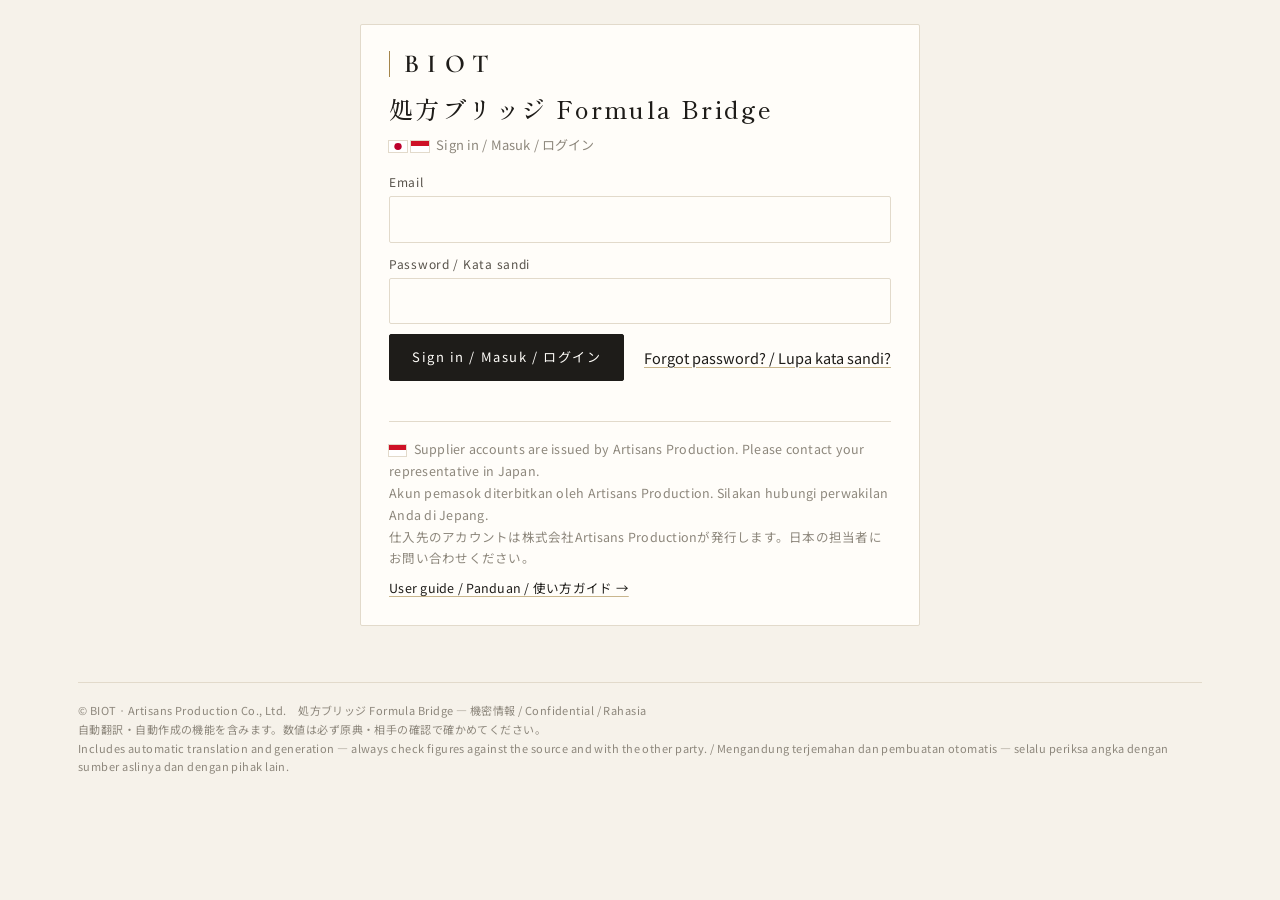
==== commit 8af578a7: "Formula Bridge: user guides (supplier ID/EN/JA + Japan-side), PDFs, menu and login links, guide URL " ====
--- a/apps/formula-bridge/web/index.html
+++ b/apps/formula-bridge/web/index.html
@@ -8,7 +8,7 @@
 <link rel="preconnect" href="https://fonts.googleapis.com">
 <link rel="preconnect" href="https://fonts.gstatic.com" crossorigin>
 <link rel="stylesheet" href="https://fonts.googleapis.com/css2?family=Cormorant+Garamond:wght@500;600&family=Shippori+Mincho:wght@500;600&family=Noto+Sans+JP:wght@300;400;500&family=Jost:wght@300;400;500&family=IBM+Plex+Mono:wght@400&display=swap">
-<link rel="stylesheet" href="styles.css?v=20260928a">
+<link rel="stylesheet" href="styles.css?v=20260928b">
 </head>
 <body>
 <div class="wrap">
@@ -25,10 +25,10 @@
   </footer>
 </div>
 <div class="toast" id="toast" role="status" aria-live="polite" hidden><div><div class="tt" id="toast-t"></div><div class="tb" id="toast-b"></div></div><button class="x" id="toast-x" aria-label="閉じる / Close / Tutup">×</button></div>
-<script src="config.js?v=20260928a"></script>
+<script src="config.js?v=20260928b"></script>
 <script src="vendor/supabase.js"></script>
-<script src="demo.js?v=20260928a"></script>
-<script src="export.js?v=20260928a"></script>
-<script src="app.js?v=20260928a"></script>
+<script src="demo.js?v=20260928b"></script>
+<script src="export.js?v=20260928b"></script>
+<script src="app.js?v=20260928b"></script>
 </body>
 </html>
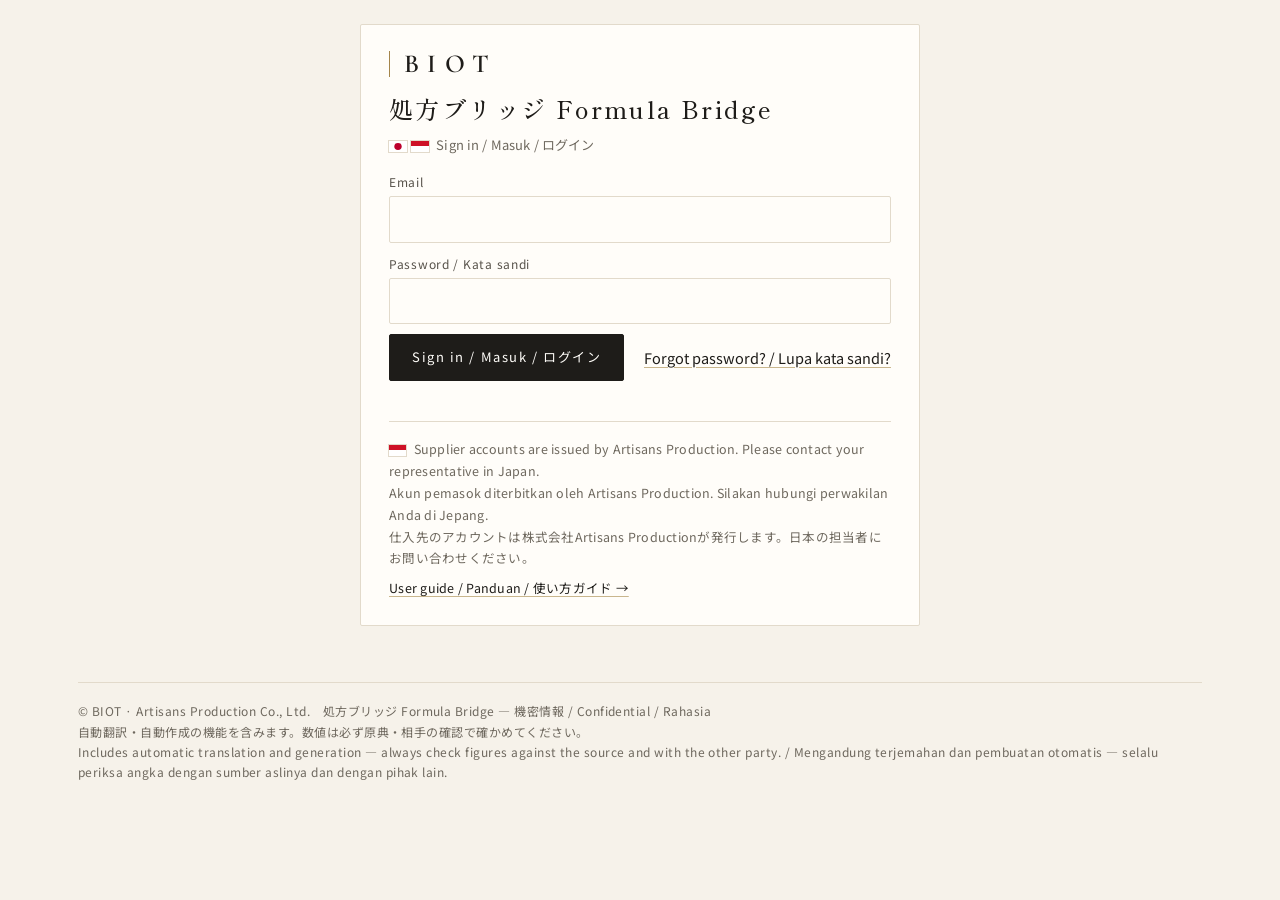
==== commit 1db60d70: "Formula Bridge: readability — text contrast meets WCAG AA (4.5:1) everywhere, minimum 12px text, dar" ====
--- a/apps/formula-bridge/web/index.html
+++ b/apps/formula-bridge/web/index.html
@@ -8,7 +8,7 @@
 <link rel="preconnect" href="https://fonts.googleapis.com">
 <link rel="preconnect" href="https://fonts.gstatic.com" crossorigin>
 <link rel="stylesheet" href="https://fonts.googleapis.com/css2?family=Cormorant+Garamond:wght@500;600&family=Shippori+Mincho:wght@500;600&family=Noto+Sans+JP:wght@300;400;500&family=Jost:wght@300;400;500&family=IBM+Plex+Mono:wght@400&display=swap">
-<link rel="stylesheet" href="styles.css?v=20260928b">
+<link rel="stylesheet" href="styles.css?v=20261002c">
 </head>
 <body>
 <div class="wrap">
@@ -25,10 +25,10 @@
   </footer>
 </div>
 <div class="toast" id="toast" role="status" aria-live="polite" hidden><div><div class="tt" id="toast-t"></div><div class="tb" id="toast-b"></div></div><button class="x" id="toast-x" aria-label="閉じる / Close / Tutup">×</button></div>
-<script src="config.js?v=20260928b"></script>
+<script src="config.js?v=20261002c"></script>
 <script src="vendor/supabase.js"></script>
-<script src="demo.js?v=20260928b"></script>
-<script src="export.js?v=20260928b"></script>
-<script src="app.js?v=20260928b"></script>
+<script src="demo.js?v=20261002c"></script>
+<script src="export.js?v=20261002c"></script>
+<script src="app.js?v=20261002c"></script>
 </body>
 </html>
--- a/apps/formula-bridge/web/styles.css
+++ b/apps/formula-bridge/web/styles.css
@@ -4,11 +4,13 @@
 :root{
   /* BIOT house palette — ivory ground, ink, antique gold. One palette on every device (brand consistency). */
   color-scheme:light;
-  --ground:#F6F2EA;--paper:#FFFDF9;--ink:#1E1C19;--ink-2:#57524A;--ink-3:#8D877C;
+  --ground:#F6F2EA;--paper:#FFFDF9;--ink:#1E1C19;--ink-2:#57524A;--ink-3:#6E685E;
   --line:#E2DACB;--line-2:#EEE8DC;
   --accent:#1E1C19;--accent-soft:#EFE8DA;
   --gold:#A4854B;--gold-2:#C9B68D;--gold-soft:#F3ECDD;
-  --saffron:#A4854B;--saffron-soft:#F3ECDD;
+  /* Gold for text and filled buttons: darker, so text reaches WCAG AA contrast (4.5:1) on every background used. */
+  --gold-ink:#76602F;
+  --saffron:#76602F;--saffron-soft:#F3ECDD;
   --warn:#9C4A2E;--warn-soft:#F6E8E1;--ok:#3F5F4B;--ok-soft:#E8EEE8;
   --radius:2px;
   --display:"Cormorant Garamond","Shippori Mincho","Hiragino Mincho ProN","Yu Mincho",serif;
@@ -41,19 +43,19 @@
 .who small{color:var(--ink-3);font-weight:400;margin-left:6px}
 .targets{display:grid;grid-template-columns:repeat(3,minmax(0,1fr));gap:10px;background:var(--ground);border-radius:8px;padding:10px 12px;margin-bottom:12px}
 .targets div{display:flex;flex-direction:column;min-width:0}
-.targets span{font-size:11px;color:var(--ink-3);letter-spacing:.04em}
+.targets span{font-size:12px;color:var(--ink-3);letter-spacing:.04em}
 .targets b{font-weight:500;font-size:15px;overflow-wrap:anywhere}
 
 /* Step navigation: a real sequence, so numbered */
 nav.steps{display:grid;grid-template-columns:repeat(5,minmax(0,1fr));gap:6px;margin-bottom:16px}
 nav.steps :is(button,a){font:inherit;text-align:left;border:1px solid var(--line);background:var(--paper);color:var(--ink-2);border-radius:var(--radius);padding:8px 12px;cursor:pointer;display:flex;flex-direction:column;gap:0;min-width:0}
-nav.steps :is(button,a) .n{font-family:var(--mono);font-size:11px;color:var(--ink-3);letter-spacing:.06em}
+nav.steps :is(button,a) .n{font-family:var(--mono);font-size:12px;color:var(--ink-3);letter-spacing:.06em}
 nav.steps :is(button,a) .t{font-weight:500;font-size:14px;color:var(--ink)}
-nav.steps :is(button,a) .w{font-size:11px;color:var(--ink-3)}
+nav.steps :is(button,a) .w{font-size:12px;color:var(--ink-3)}
 nav.steps :is(button,a)[aria-selected="true"]{border-color:var(--accent);box-shadow:inset 0 -3px 0 var(--accent)}
 nav.steps :is(button,a).id-side .w{color:var(--saffron)}
 nav.steps :is(button,a).done{background:var(--ok-soft);border-color:var(--ok)}
-nav.steps :is(button,a).done .t::after{content:"完了 ✓";margin-left:8px;font-size:11px;font-weight:500;color:#fff;background:var(--ok);border-radius:999px;padding:1px 8px;vertical-align:.1em}
+nav.steps :is(button,a).done .t::after{content:"完了 ✓";margin-left:8px;font-size:12px;font-weight:500;color:#fff;background:var(--ok);border-radius:999px;padding:1px 8px;vertical-align:.1em}
 nav.steps :is(button,a).id-side.done .t::after{content:"Done / Selesai ✓"}
 nav.steps :is(button,a).done[aria-selected="true"]{box-shadow:inset 0 -3px 0 var(--ok)}
 .who .state{margin-left:auto;font-size:12px;border-radius:999px;padding:2px 10px;border:1px solid var(--line);color:var(--ink-3);font-weight:500}
@@ -79,7 +81,7 @@
 .cols{display:grid;grid-template-columns:minmax(0,440px) minmax(0,1fr);gap:14px;align-items:start}
 .field{display:flex;flex-direction:column;gap:4px;margin-bottom:10px;min-width:0}
 .field label{font-size:12px;color:var(--ink-2);font-weight:500}
-.field label small{color:var(--ink-3);font-weight:400}
+.field label small{color:var(--ink-3);font-weight:400;font-size:12px}
 .field input,.field textarea,.field select{font:inherit;font-size:14px;border:1px solid var(--line);border-radius:8px;background:var(--ground);color:var(--ink);padding:8px 10px;width:100%}
 .field textarea{min-height:66px;resize:vertical}
 .grid2{display:grid;grid-template-columns:1fr 1fr;gap:0 12px}
@@ -102,14 +104,14 @@
 .status{font-size:13px;color:var(--ink-2);min-height:1.4em;margin-top:6px}
 .status.err{color:var(--warn)}
 .saved{font-size:12px;color:var(--ink-3)}
-.tag-ex{font-size:11px;font-family:var(--mono);color:var(--saffron);border:1px solid var(--saffron);border-radius:4px;padding:0 5px;letter-spacing:.04em}
+.tag-ex{font-size:12px;font-family:var(--mono);color:var(--saffron);border:1px solid var(--saffron);border-radius:4px;padding:0 5px;letter-spacing:.04em}
 
 /* Editable tables */
 .tbl-wrap{overflow-x:auto;border:1px solid var(--line);border-radius:var(--radius);background:var(--paper)}
 table{border-collapse:collapse;width:100%;font-size:13.5px}
 table.edit{min-width:980px}
 table.view{min-width:640px}
-thead th{background:var(--paper);text-align:left;font-weight:500;font-size:11px;letter-spacing:.06em;color:var(--ink-3);padding:8px;border-bottom:1px solid var(--line);white-space:nowrap}
+thead th{background:var(--paper);text-align:left;font-weight:500;font-size:12px;letter-spacing:.06em;color:var(--ink-3);padding:8px;border-bottom:1px solid var(--line);white-space:nowrap}
 thead th.ja-col{color:var(--accent)}
 tbody td{padding:4px 6px;border-bottom:1px solid var(--line-2);vertical-align:top}
 table.view tbody td{padding:8px}
@@ -120,19 +122,19 @@
 td.num input,td.num{font-family:var(--mono);text-align:right;font-variant-numeric:tabular-nums}
 td.no{font-family:var(--mono);color:var(--ink-3);font-variant-numeric:tabular-nums;width:34px;padding-top:9px}
 td.ja{color:var(--accent);padding-top:9px;font-size:13px}
-td.ja .nt{display:block;color:var(--warn);font-size:11.5px}
+td.ja .nt{display:block;color:var(--warn);font-size:12px}
 td.inci,.mono{font-family:var(--mono);font-size:12.5px}
 tfoot td{padding:8px;font-weight:500;border-top:1px solid var(--line)}
 .total-ok{color:var(--ok)}.total-bad{color:var(--warn)}
 tr.add td{color:var(--ink-3)}
-.badge{font-size:11px;border-radius:4px;padding:0 6px;white-space:nowrap}
+.badge{font-size:12px;border-radius:4px;padding:0 6px;white-space:nowrap}
 .badge.base{background:var(--saffron-soft);color:var(--saffron)}
 .badge.add{background:var(--accent-soft);color:var(--accent)}
 
 .fulllist{font-size:14px;line-height:1.9;background:var(--ground);border-radius:8px;padding:12px 14px}
 .files{display:flex;flex-direction:column;gap:6px}
 .file{display:grid;grid-template-columns:auto minmax(0,1fr) auto;gap:10px;align-items:center;border:1px solid var(--line-2);border-radius:8px;padding:8px 10px;font-family:var(--id);font-size:13px}
-.file .cat{font-size:11px;background:var(--saffron-soft);color:var(--saffron);border-radius:4px;padding:1px 6px;white-space:nowrap}
+.file .cat{font-size:12px;background:var(--saffron-soft);color:var(--saffron);border-radius:4px;padding:1px 6px;white-space:nowrap}
 .file a{color:var(--accent);word-break:break-all}
 .file .d{color:var(--ink-3);font-size:12px}
 .upl{display:grid;grid-template-columns:180px minmax(0,1fr) auto;gap:8px;align-items:end;margin-top:10px}
@@ -151,11 +153,11 @@
 .checklist .ok{color:var(--ok)}.checklist .ng{color:var(--warn)}
 .slides{display:grid;grid-template-columns:repeat(auto-fill,minmax(min(300px,100%),1fr));gap:12px}
 .slide{border:1px solid var(--line);border-radius:8px;background:var(--paper);padding:14px 16px;aspect-ratio:16/9;overflow:auto;max-width:100%;display:flex;flex-direction:column;gap:4px}
-.slide .sn{font-family:var(--mono);font-size:11px;color:var(--saffron)}
+.slide .sn{font-family:var(--mono);font-size:12px;color:var(--saffron)}
 .slide h4{margin:0;font-size:14px;color:var(--accent)}
 .slide p{margin:0;font-size:12px;color:var(--ink-2)}
 .slide ul{margin:2px 0 0;padding-left:16px;font-size:12px}
-.slide .att{font-size:11px;color:var(--ink-3);margin-top:auto}
+.slide .att{font-size:12px;color:var(--ink-3);margin-top:auto}
 .slide.cover{background:var(--accent);color:#fff;border-color:var(--accent)}
 .slide.cover h4,.slide.cover p,.slide.cover .sn{color:#fff}
 .src{font-size:12px;color:var(--ink-3)}
@@ -166,15 +168,15 @@
 .pane{background:var(--paper);border:1px solid var(--line);border-radius:var(--radius);display:flex;flex-direction:column;min-width:0}
 .pane-head{display:flex;align-items:center;justify-content:space-between;gap:8px;padding:10px 14px;border-bottom:1px solid var(--line-2)}
 .lang{display:flex;align-items:center;gap:8px;font-weight:500;font-size:14px}
-.lang .code{font-family:var(--mono);font-size:11px;padding:1px 6px;border-radius:4px;letter-spacing:.05em}
+.lang .code{font-family:var(--mono);font-size:12px;padding:1px 6px;border-radius:4px;letter-spacing:.05em}
 .pane.id .code{background:var(--saffron-soft);color:var(--saffron)}
 .pane.ja .code{background:var(--accent-soft);color:var(--accent)}
-.role{font-size:11px;color:var(--ink-3);letter-spacing:.08em}
+.role{font-size:12px;color:var(--ink-3);letter-spacing:.08em}
 .pane textarea{border:0;background:transparent;color:var(--ink);resize:vertical;min-height:220px;padding:14px;font-size:17px;line-height:1.7;width:100%}
 .pane.id textarea{font-family:var(--id)}
 .pane-foot{display:flex;align-items:center;justify-content:space-between;gap:8px;padding:8px 10px 10px 14px;border-top:1px solid var(--line-2);flex-wrap:wrap}
 .back{font-size:13px;color:var(--ink-2);padding:0 14px 12px}
-.back b{font-weight:500;color:var(--ink-3);font-size:11px;letter-spacing:.08em;display:block}
+.back b{font-weight:500;color:var(--ink-3);font-size:12px;letter-spacing:.08em;display:block}
 .hint{font-size:12px;color:var(--ink-3)}
 .bar{display:flex;align-items:center;justify-content:space-between;gap:10px;flex-wrap:wrap;margin:0 0 12px}
 .check{display:inline-flex;align-items:center;gap:6px;font-size:13px;color:var(--ink-2);cursor:pointer}
@@ -319,7 +321,7 @@
   #app table tbody tr{border:1px solid var(--line);border-radius:10px;background:var(--paper);padding:6px 10px;margin-bottom:10px}
   #app table.edit tbody tr:nth-child(even) td{background:transparent}
   #app table tbody td,#app table.view tbody td,#app table.master td{display:grid;grid-template-columns:minmax(90px,38%) minmax(0,1fr);gap:8px;align-items:center;border:0;padding:5px 0!important;min-width:0!important;max-width:none;width:auto;text-align:left}
-  #app table tbody td::before{content:attr(data-l);font-size:11.5px;color:var(--ink-3);letter-spacing:.02em;overflow-wrap:anywhere}
+  #app table tbody td::before{content:attr(data-l);font-size:12px;color:var(--ink-3);letter-spacing:.02em;overflow-wrap:anywhere}
   #app table.view tbody td,#app table.master tbody td{display:block}
   #app table.view tbody td::before,#app table.master tbody td::before{display:block;margin-bottom:2px}
   #app table.view tbody td.no::before,#app table.master tbody td.no::before{display:inline;margin-right:8px}
@@ -342,7 +344,7 @@
 .pick.co-tiles label.co-pick:has(input:checked){border-color:var(--accent);background:var(--accent-soft);box-shadow:0 0 0 3px var(--accent-soft)}
 .pick.co-tiles label.co-pick:has(input:checked) .co-tick{color:var(--accent);font-weight:700}
 .pick.co-tiles label.co-pick:has(input:checked) .co-tick::before{content:"✓ "}
-.co-lbl{font-size:11px;color:var(--ink-3)}
+.co-lbl{font-size:12px;color:var(--ink-3)}
 .co-name{font-size:18px;font-weight:700;line-height:1.35;margin:2px 44px 6px 0;overflow-wrap:anywhere}
 .co-st{margin-bottom:6px}
 .pick.co-tiles .co-grid{grid-template-columns:1fr;gap:3px;border-top:1px solid var(--line-2);padding-top:8px;font-size:13px}
@@ -371,13 +373,13 @@
 .pdf-t{font-size:22px;font-weight:500;color:#1E1C19;font-family:var(--mincho);letter-spacing:.06em}
 .pdf-m{font-size:12.5px;color:#333;margin-top:2px}
 .pdf-brand{margin-left:auto;text-align:right;font-weight:500;color:#1E1C19;font-size:14px;font-family:var(--display);letter-spacing:.2em}
-.pdf-brand span{font-weight:400;color:#555;font-size:11px}
-.pdf-tbl{width:100%;border-collapse:collapse;font-size:11.5px}
+.pdf-brand span{font-weight:400;color:#555;font-size:12px}
+.pdf-tbl{width:100%;border-collapse:collapse;font-size:12px}
 .pdf-tbl th{background:#F6F2EA;color:#57524A;text-align:left;font-weight:500;padding:6px;border:1px solid #E2DACB;white-space:nowrap}
 .pdf-tbl td{padding:5px 6px;border:1px solid #E2DACB;vertical-align:top;color:#1E1C19}
 .pdf-tbl td.n{text-align:right;font-family:var(--mono)}
 .pdf-tbl tr.tot td{font-weight:500;background:#F6F2EA}
-.pdf-foot{position:absolute;left:40px;right:40px;bottom:22px;font-size:10px;color:#777;border-top:1px solid #eee;padding-top:6px}
+.pdf-foot{position:absolute;left:40px;right:40px;bottom:22px;font-size:12px;color:#777;border-top:1px solid #eee;padding-top:6px}
 .card.dec table.master{min-width:0}
 
 /* Japan-side mirror of the supplier page: same boxes, read-only */
@@ -410,7 +412,7 @@
 @media (max-width:640px){.wrap{padding-inline:16px}}
 ::selection{background:var(--gold-soft)}
 a{color:var(--ink);text-decoration-color:var(--gold-2);text-underline-offset:3px}
-a:hover{color:var(--gold)}
+a:hover{color:var(--gold-ink)}
 
 /* Header */
 .topbar{padding-block:22px 16px;margin-bottom:28px;border-bottom:1px solid var(--line);position:relative}
@@ -445,19 +447,19 @@
 .who.jp,.who.id{border-left:1px solid var(--gold)}
 .who.id{font-family:var(--display),var(--mincho);font-size:16px}
 .who small{font-family:var(--jp);letter-spacing:.04em}
-.who .state{border-radius:0;border:1px solid var(--line);color:var(--ink-3);background:transparent;font-family:var(--jp);font-size:11px;letter-spacing:.12em;padding:2px 10px}
+.who .state{border-radius:0;border:1px solid var(--line);color:var(--ink-3);background:transparent;font-family:var(--jp);font-size:12px;letter-spacing:.12em;padding:2px 10px}
 .who.is-done{background:transparent;border-color:var(--gold)}
 .who.is-done .state{background:var(--ink);border-color:var(--ink);color:var(--paper)}
 
 /* Step navigation: an editorial tab row with numerals */
 nav.steps{gap:0;border-bottom:1px solid var(--line);margin-bottom:28px}
 nav.steps :is(button,a){background:transparent;border:0;border-radius:0;border-bottom:2px solid transparent;padding:10px 16px 12px 0;margin-bottom:-1px}
-nav.steps :is(button,a) .n{font-family:var(--display);font-size:13px;letter-spacing:.2em;color:var(--gold)}
+nav.steps :is(button,a) .n{font-family:var(--display);font-size:13px;letter-spacing:.2em;color:var(--gold-ink)}
 nav.steps :is(button,a) .t{font-family:var(--mincho);font-size:15px;letter-spacing:.08em}
-nav.steps :is(button,a) .w{font-size:11px;letter-spacing:.04em}
+nav.steps :is(button,a) .w{font-size:12px;letter-spacing:.04em}
 nav.steps :is(button,a)[aria-selected="true"]{box-shadow:none;border-bottom-color:var(--ink)}
 nav.steps :is(button,a).done{background:transparent}
-nav.steps :is(button,a).done .t::after{content:"✓";background:none;color:var(--gold);font-size:13px;padding:0;margin-left:8px}
+nav.steps :is(button,a).done .t::after{content:"✓";background:none;color:var(--gold-ink);font-size:13px;padding:0;margin-left:8px}
 nav.steps :is(button,a).id-side.done .t::after{content:"✓"}
 nav.steps :is(button,a).done[aria-selected="true"]{box-shadow:none}
 nav.steps .flag{display:none}
@@ -466,24 +468,24 @@
 .btn{border-radius:var(--radius);background:var(--ink);color:var(--paper);font-family:var(--jp);font-weight:400;font-size:13px;letter-spacing:.12em;padding:11px 22px;border:1px solid var(--ink);transition:background .15s,color .15s,border-color .15s}
 .btn:hover{background:#000}
 .btn.big{font-size:14px;padding:14px 30px}
-.btn.saff{background:var(--gold);border-color:var(--gold);color:#fff}
-.btn.saff:hover{background:#8D7140;border-color:#8D7140}
+.btn.saff{background:var(--gold-ink);border-color:var(--gold-ink);color:#fff}
+.btn.saff:hover{background:#5F4C25;border-color:#5F4C25}
 .btn.ghost{background:transparent;color:var(--ink-2);border:1px solid var(--line);font-size:12.5px;letter-spacing:.08em;padding:8px 14px}
 .btn.ghost:hover{border-color:var(--ink);color:var(--ink);background:transparent}
-.btn.next{background:var(--gold);border-color:var(--gold);color:#fff;animation:fb-ring 1.8s ease-in-out infinite}
+.btn.next{background:var(--gold-ink);border-color:var(--gold-ink);color:#fff;animation:fb-ring 1.8s ease-in-out infinite}
 @keyframes fb-ring{0%,100%{box-shadow:0 0 0 0 rgba(164,133,75,.45)}50%{box-shadow:0 0 0 7px rgba(164,133,75,0)}}
-.next-tag{color:var(--gold);font-weight:500;letter-spacing:.06em}
+.next-tag{color:var(--gold-ink);font-weight:500;letter-spacing:.06em}
 .linkbtn{color:var(--ink);text-decoration-color:var(--gold-2)}
 .x:hover{color:var(--warn)}
 button:focus-visible,textarea:focus-visible,input:focus-visible,select:focus-visible,a:focus-visible{outline:1px solid var(--gold);outline-offset:3px}
 
 /* Status tags (replace rounded pills) */
-.chip,.pill{border-radius:0;font-size:11px;letter-spacing:.1em;padding:2px 9px;border:1px solid var(--line);color:var(--ink-2);background:transparent}
-.chip.requested,.chip.developing{border-color:var(--gold-2);color:var(--gold);background:transparent}
+.chip,.pill{border-radius:0;font-size:12px;letter-spacing:.1em;padding:2px 9px;border:1px solid var(--line);color:var(--ink-2);background:transparent}
+.chip.requested,.chip.developing{border-color:var(--gold-2);color:var(--gold-ink);background:transparent}
 .chip.submitted,.chip.done{border-color:var(--ink);background:var(--ink);color:var(--paper)}
 .chip.draft{border-style:solid;color:var(--ink-3)}
 .badge{border-radius:0;letter-spacing:.06em}
-.badge.base{background:var(--gold-soft);color:var(--gold)}
+.badge.base{background:var(--gold-soft);color:var(--gold-ink)}
 
 /* Forms */
 .field label{font-size:12px;letter-spacing:.06em;color:var(--ink-2);font-weight:400}
@@ -492,7 +494,7 @@
 .en .field input,.en .field textarea,.en .field select{border:1px solid #D2C8B6;background:var(--paper);border-radius:var(--radius)}
 .en .field input:focus,.en .field textarea:focus,.en .field select:focus{border-color:var(--gold);box-shadow:0 0 0 3px var(--gold-soft)}
 .en .field label{font-weight:500;color:var(--ink);letter-spacing:.03em;font-family:var(--id)}
-.req-note{color:var(--gold)}
+.req-note{color:var(--gold-ink)}
 .seg{border-radius:var(--radius);border-color:var(--line)}
 .seg button{letter-spacing:.06em}
 .seg button[aria-pressed="true"]{background:var(--ink);color:var(--paper)}
@@ -500,8 +502,8 @@
 
 /* Tables */
 .tbl-wrap{border-radius:var(--radius);border-color:var(--line);background:var(--paper)}
-thead th{font-family:var(--id);font-weight:500;font-size:10.5px;letter-spacing:.08em;color:var(--ink-3);border-bottom:1px solid var(--line);padding:10px 8px}
-thead th.ja-col{color:var(--gold)}
+thead th{font-family:var(--id);font-weight:500;font-size:12px;letter-spacing:.08em;color:var(--ink-3);border-bottom:1px solid var(--line);padding:10px 8px}
+thead th.ja-col{color:var(--gold-ink)}
 tbody td{border-bottom:1px solid var(--line-2)}
 table.edit td input{border:1px solid #D9D0C0;border-radius:var(--radius);background:var(--paper)}
 table.edit td input:focus{border-color:var(--gold);box-shadow:0 0 0 3px var(--gold-soft)}
@@ -518,13 +520,13 @@
 a.kpi-link:hover,a.kpi-link:focus-visible{border-color:var(--gold);box-shadow:none}
 .kpi .co{font-family:var(--display),var(--mincho);font-weight:600;font-size:17px;letter-spacing:.03em}
 .kpi .nums b{font-family:var(--display);font-weight:500;font-size:28px;line-height:1.1}
-.kpi-go{color:var(--gold);letter-spacing:.08em;font-family:var(--jp)}
+.kpi-go{color:var(--gold-ink);letter-spacing:.08em;font-family:var(--jp)}
 .head h2{font-family:var(--mincho);font-weight:500;letter-spacing:.08em}
 .card.dec.yes{border-top:1px solid var(--ok)}
 .card.dec.no{border-top:1px solid var(--ink-3)}
 .card.dec.yes h2{color:var(--ok)}
 .co-logo{border-radius:0;border-color:var(--line)}
-.co-logo.none{background:var(--gold-soft);color:var(--gold);border-style:solid;font-family:var(--display);letter-spacing:.08em}
+.co-logo.none{background:var(--gold-soft);color:var(--gold-ink);border-style:solid;font-family:var(--display);letter-spacing:.08em}
 
 /* Recipient tiles */
 .pick.co-tiles label.co-pick{border:1px solid var(--line);border-radius:var(--radius)}
@@ -537,7 +539,7 @@
 .notice.off{background:var(--warn-soft);border-color:#E7C9BC;border-left-color:var(--warn);color:var(--ink)}
 .notice.info{background:var(--gold-soft);border-color:var(--gold-2);border-left-color:var(--gold)}
 .targets{background:transparent;border-top:1px solid var(--line);border-bottom:1px solid var(--line);border-radius:0;padding:14px 0}
-.targets span{letter-spacing:.14em;font-size:10.5px}
+.targets span{letter-spacing:.14em;font-size:12px}
 .targets b{font-family:var(--display);font-size:20px;font-weight:500}
 .drop{border:1px dashed var(--gold-2);background:var(--paper);border-radius:var(--radius);padding:26px 16px}
 .drop b{color:var(--ink);font-family:var(--mincho);font-weight:500;letter-spacing:.06em}
@@ -557,7 +559,7 @@
 
 /* Plan preview */
 .slide{border-radius:var(--radius)}
-.slide .sn{color:var(--gold);font-family:var(--display)}
+.slide .sn{color:var(--gold-ink);font-family:var(--display)}
 .slide h4{color:var(--ink);font-family:var(--mincho);font-weight:500}
 .slide.cover{background:var(--ink);border-color:var(--ink)}
 .slide.cover h4,.slide.cover p{color:var(--paper)}
@@ -565,12 +567,12 @@
 .council{border-radius:var(--radius);background:var(--ground)}
 
 /* Footer */
-footer{margin-top:56px;padding-top:18px;border-top:1px solid var(--line);font-size:11px;letter-spacing:.04em;color:var(--ink-3);max-width:none}
+footer{margin-top:56px;padding-top:18px;border-top:1px solid var(--line);font-size:12px;letter-spacing:.04em;color:var(--ink-3);max-width:none}
 .logo-text{border-radius:0;border-top:0;border-right:0;border-bottom:0}
 .kpi .nums b,.targets b{font-family:var(--id);font-weight:300;font-variant-numeric:lining-nums tabular-nums}
 .kpi .nums b{font-size:26px}
 .topbar nav a{padding:6px 10px}
-nav.steps :is(button,a) .n{font-family:var(--id);font-size:10.5px;letter-spacing:.22em;text-transform:uppercase;font-variant-numeric:lining-nums}
+nav.steps :is(button,a) .n{font-family:var(--id);font-size:12px;letter-spacing:.22em;text-transform:uppercase;font-variant-numeric:lining-nums}
 nav.steps :is(button,a).done{border-color:transparent;border-bottom-color:transparent}
 nav.steps :is(button,a).done[aria-selected="true"],nav.steps :is(button,a)[aria-selected="true"]{border-bottom-color:var(--ink)}
 
@@ -580,10 +582,10 @@
 .progress .pg:last-child{border-right:0}
 .progress .pg-k{grid-row:1 / 3;font-family:var(--display);font-size:20px;line-height:1;color:var(--ink-3);padding-top:2px}
 .progress .pg-l{font-size:12px;line-height:1.4;color:var(--ink);font-family:var(--id)}
-.progress .pg-l small{display:block;color:var(--ink-3);font-size:11px}
-.progress .pg-s{font-size:10px;letter-spacing:.16em;text-transform:uppercase;color:var(--ink-3);margin-top:4px;font-family:var(--id)}
+.progress .pg-l small{display:block;color:var(--ink-3);font-size:12px}
+.progress .pg-s{font-size:12px;letter-spacing:.16em;text-transform:uppercase;color:var(--ink-3);margin-top:4px;font-family:var(--id)}
 .progress .pg.ok{background:var(--gold-soft)}
-.progress .pg.ok .pg-k,.progress .pg.ok .pg-s{color:var(--gold)}
+.progress .pg.ok .pg-k,.progress .pg.ok .pg-s{color:var(--gold-ink)}
 @media (max-width:760px){.progress{grid-template-columns:1fr 1fr}.progress .pg{border-bottom:1px solid var(--line-2)}}
 
 /* Confirmation dialog */
@@ -602,14 +604,17 @@
 .toast-act{margin-top:8px}
 
 /* Auto-save indicator */
-.autosave{font-size:11px;letter-spacing:.06em;color:var(--ink-3);margin-right:12px;white-space:nowrap}
+.autosave{font-size:12px;letter-spacing:.06em;color:var(--ink-3);margin-right:12px;white-space:nowrap}
 .autosave.ok::before{content:"";display:inline-block;width:6px;height:6px;border-radius:50%;background:var(--ok);margin-right:6px;vertical-align:1px}
 .autosave.saving::before{content:"";display:inline-block;width:6px;height:6px;border-radius:50%;background:var(--gold);margin-right:6px;vertical-align:1px}
 .autosave.error{color:var(--warn)}
 
 /* Evidence for Japanese label names (成分表示名称) */
-.jchk { display: inline-block; font-size: 11px; letter-spacing: .04em; padding: 1px 7px; border: 1px solid; border-radius: var(--radius); margin: 0 4px 3px 0; white-space: nowrap; }
+.jchk { display: inline-block; font-size: 12px; letter-spacing: .04em; padding: 1px 7px; border: 1px solid; border-radius: var(--radius); margin: 0 4px 3px 0; white-space: nowrap; }
 .jchk.ok { color: var(--ok); border-color: var(--ok); }
-.jchk.web { color: var(--gold); border-color: var(--gold); }
+.jchk.web { color: var(--gold-ink); border-color: var(--gold); }
 .jchk.warn { color: var(--warn); border-color: var(--warn); background: var(--warn-soft); font-weight: 600; }
-a.jsrc { font-size: 11px; color: var(--ink-3); margin-right: 4px; word-break: break-all; }
+a.jsrc { font-size: 12px; color: var(--ink-3); margin-right: 4px; word-break: break-all; }
+.jp-only{display:inline-block;margin-left:6px;padding:0 6px;border:1px solid var(--warn);border-radius:2px;color:var(--warn);font-size:12px;letter-spacing:.02em;vertical-align:1px}
+/* Phones: keep the product name on one line (the English sub-name is hidden there). */
+@media (max-width:520px){.topbar .brand b{white-space:nowrap;letter-spacing:.08em}.topbar .brand .pair{display:none}}
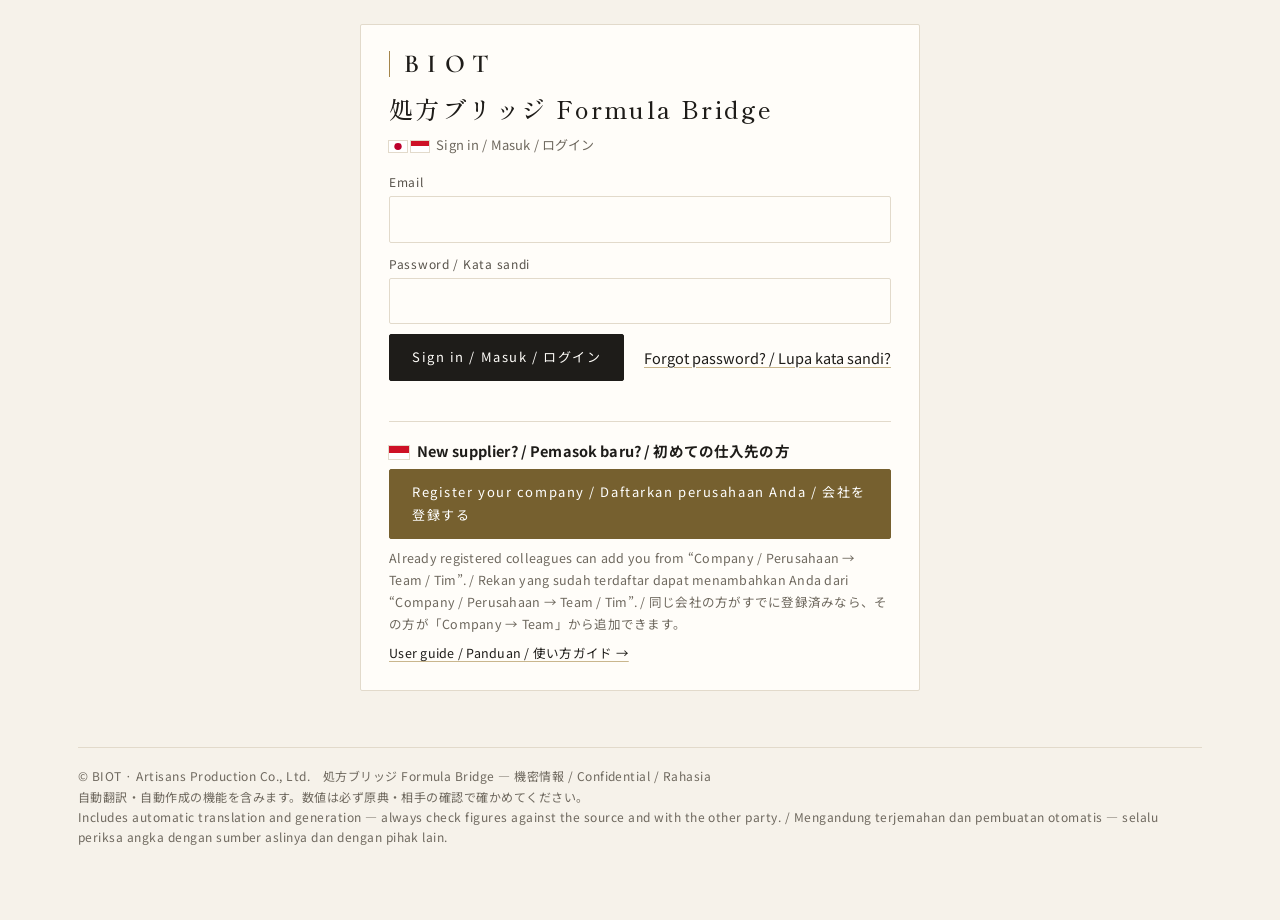
==== commit f2fd4aa8: "Formula Bridge: suppliers register themselves (email-verified, rate-limited, Japan notified); upload" ====
--- a/apps/formula-bridge/web/index.html
+++ b/apps/formula-bridge/web/index.html
@@ -8,7 +8,7 @@
 <link rel="preconnect" href="https://fonts.googleapis.com">
 <link rel="preconnect" href="https://fonts.gstatic.com" crossorigin>
 <link rel="stylesheet" href="https://fonts.googleapis.com/css2?family=Cormorant+Garamond:wght@500;600&family=Shippori+Mincho:wght@500;600&family=Noto+Sans+JP:wght@300;400;500&family=Jost:wght@300;400;500&family=IBM+Plex+Mono:wght@400&display=swap">
-<link rel="stylesheet" href="styles.css?v=20261002c">
+<link rel="stylesheet" href="styles.css?v=20261002d">
 </head>
 <body>
 <div class="wrap">
@@ -25,10 +25,10 @@
   </footer>
 </div>
 <div class="toast" id="toast" role="status" aria-live="polite" hidden><div><div class="tt" id="toast-t"></div><div class="tb" id="toast-b"></div></div><button class="x" id="toast-x" aria-label="閉じる / Close / Tutup">×</button></div>
-<script src="config.js?v=20261002c"></script>
+<script src="config.js?v=20261002d"></script>
 <script src="vendor/supabase.js"></script>
-<script src="demo.js?v=20261002c"></script>
-<script src="export.js?v=20261002c"></script>
-<script src="app.js?v=20261002c"></script>
+<script src="demo.js?v=20261002d"></script>
+<script src="export.js?v=20261002d"></script>
+<script src="app.js?v=20261002d"></script>
 </body>
 </html>
